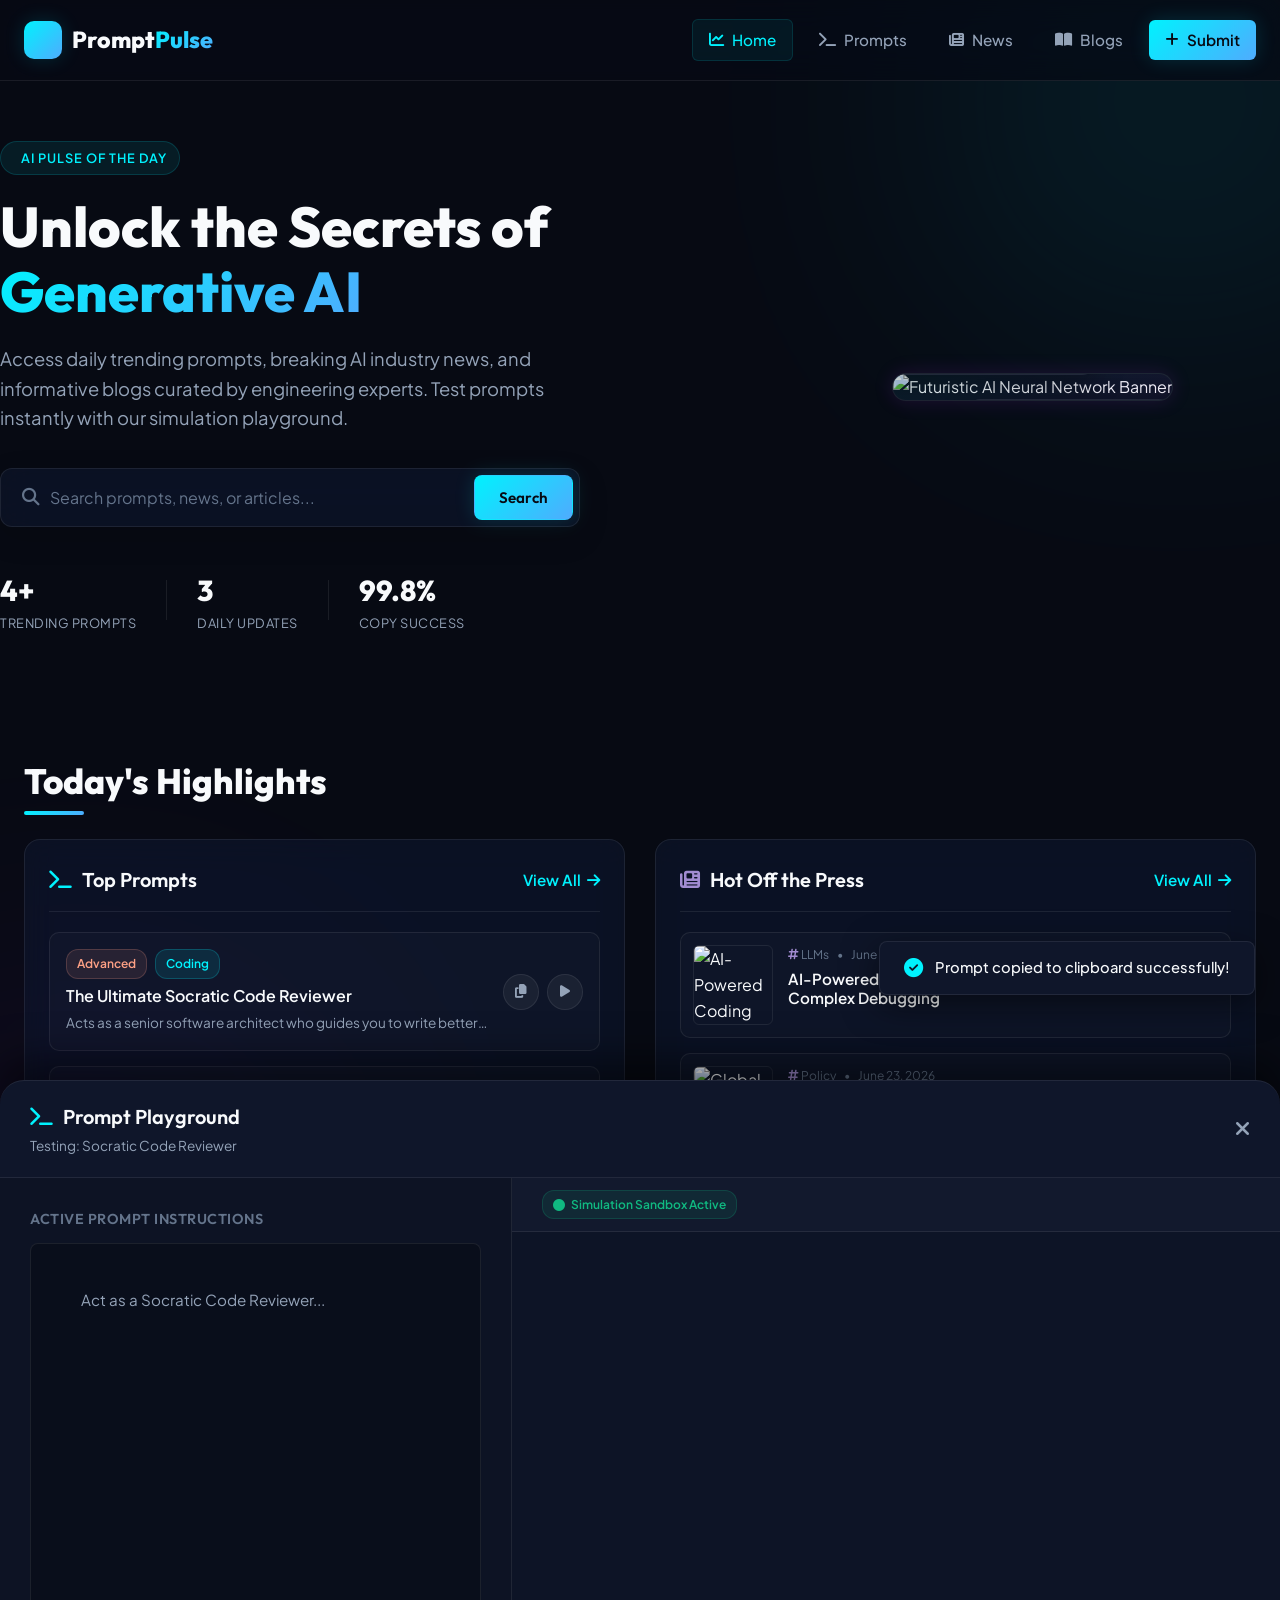
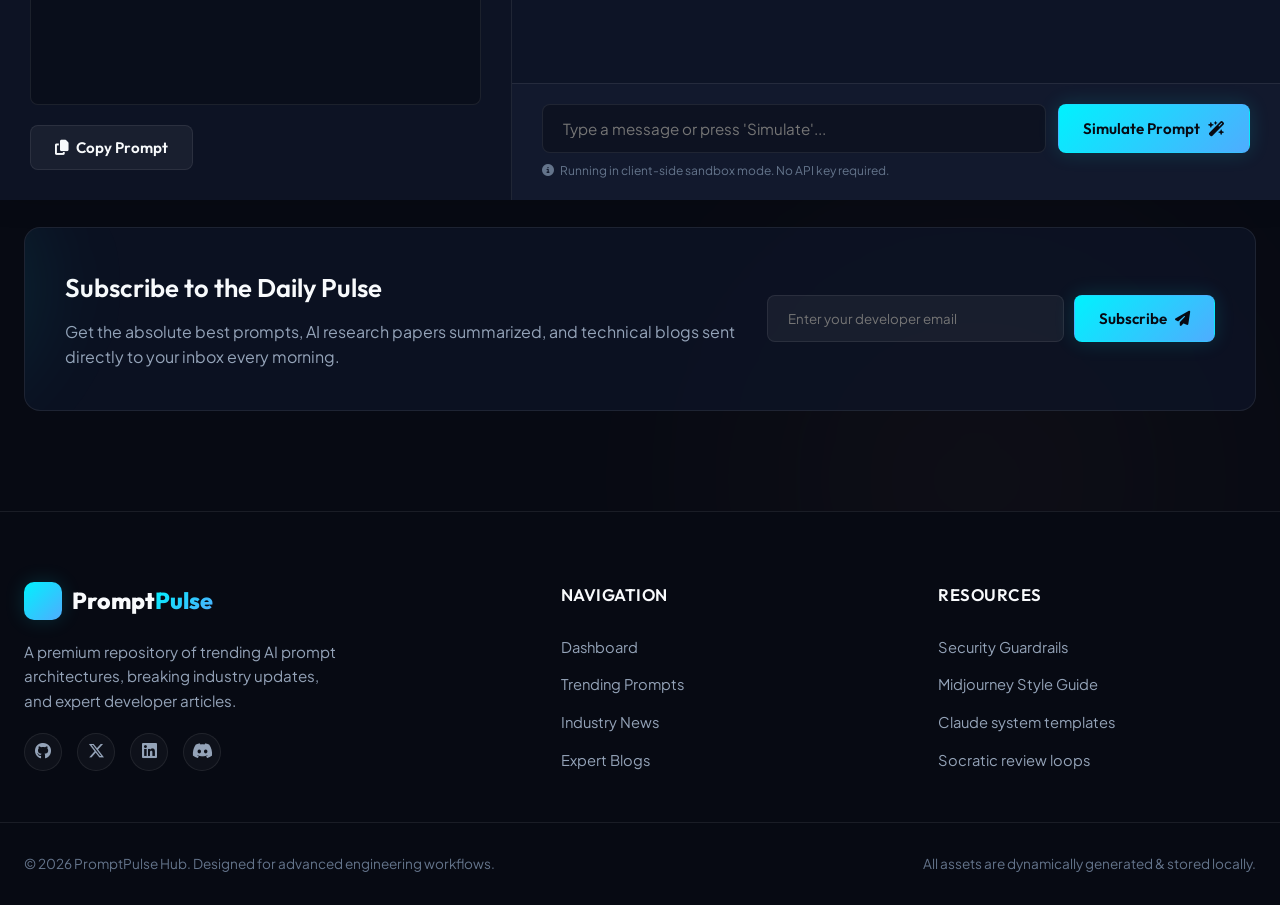
==== index.html @ 2caca7b5 "Add files via upload" ====
<!DOCTYPE html>
<html lang="en">
<head>
  <meta charset="UTF-8">
  <meta name="viewport" content="width=device-width, initial-scale=1.0">
  <title>PromptPulse | AI Trending Prompts, News & Blogs</title>
  <meta name="description" content="Stay ahead of the curve with daily trending AI prompts, tech news, and deep-dive technical blogs. Try prompts instantly in our playground.">
  
  <!-- Google Fonts -->
  <link rel="preconnect" href="https://fonts.googleapis.com">
  <link rel="preconnect" href="https://fonts.gstatic.com" crossorigin>
  <link href="https://fonts.googleapis.com/css2?family=Outfit:wght@300;400;600;800&family=Plus+Jakarta+Sans:wght@300;400;500;700&display=swap" rel="stylesheet">
  
  <!-- FontAwesome for Icons -->
  <link rel="stylesheet" href="https://cdnjs.cloudflare.com/ajax/libs/font-awesome/6.4.0/css/all.min.css">
  
  <!-- Custom CSS -->
  <link rel="stylesheet" href="style.css">
</head>
<body>

  <!-- Background Glow Orbs -->
  <div class="bg-orb orb-1"></div>
  <div class="bg-orb orb-2"></div>
  <div class="bg-orb orb-3"></div>

  <!-- Header Navigation -->
  <header class="app-header">
    <div class="container header-container">
      <a href="#home" class="app-logo" id="nav-logo">
        <div class="logo-icon">
          <i class="fa-solid fa-brain-circuit"></i>
        </div>
        <span>Prompt<span class="logo-highlight">Pulse</span></span>
      </a>
      
      <nav class="app-nav">
        <ul>
          <li><a href="#home" class="nav-link active" data-target="home"><i class="fa-solid fa-chart-line"></i> Home</a></li>
          <li><a href="#prompts" class="nav-link" data-target="prompts"><i class="fa-solid fa-terminal"></i> Prompts</a></li>
          <li><a href="#news" class="nav-link" data-target="news"><i class="fa-solid fa-newspaper"></i> News</a></li>
          <li><a href="#blogs" class="nav-link" data-target="blogs"><i class="fa-solid fa-book-open"></i> Blogs</a></li>
          <li><a href="#submit" class="nav-link nav-btn" data-target="submit"><i class="fa-solid fa-plus"></i> Submit</a></li>
        </ul>
      </nav>
      
      <button class="mobile-menu-toggle" id="menu-toggle">
        <i class="fa-solid fa-bars"></i>
      </button>
    </div>
  </header>

  <!-- Mobile Navigation Drawer -->
  <div class="mobile-nav" id="mobile-nav">
    <div class="mobile-nav-close" id="mobile-nav-close">
      <i class="fa-solid fa-xmark"></i>
    </div>
    <ul>
      <li><a href="#home" class="mobile-link active" data-target="home"><i class="fa-solid fa-chart-line"></i> Home</a></li>
      <li><a href="#prompts" class="mobile-link" data-target="prompts"><i class="fa-solid fa-terminal"></i> Prompts</a></li>
      <li><a href="#news" class="mobile-link" data-target="news"><i class="fa-solid fa-newspaper"></i> News</a></li>
      <li><a href="#blogs" class="mobile-link" data-target="blogs"><i class="fa-solid fa-book-open"></i> Blogs</a></li>
      <li><a href="#submit" class="mobile-link mobile-btn" data-target="submit"><i class="fa-solid fa-plus"></i> Submit Prompt</a></li>
    </ul>
  </div>

  <main class="app-main">
    
    <!-- SECTION: HOME / DASHBOARD -->
    <section id="sec-home" class="app-section active">
      <!-- Hero Banner -->
      <div class="hero-section container">
        <div class="hero-content">
          <span class="hero-badge"><i class="fa-solid fa-sparkles"></i> AI Pulse of the Day</span>
          <h1 class="hero-title">Unlock the Secrets of <span class="gradient-text">Generative AI</span></h1>
          <p class="hero-desc">Access daily trending prompts, breaking AI industry news, and informative blogs curated by engineering experts. Test prompts instantly with our simulation playground.</p>
          
          <div class="hero-search-bar">
            <i class="fa-solid fa-magnifying-glass search-icon"></i>
            <input type="text" id="hero-search-input" placeholder="Search prompts, news, or articles...">
            <button class="btn btn-primary" id="hero-search-btn">Search</button>
          </div>

          <div class="hero-stats">
            <div class="stat-item">
              <span class="stat-value" id="stat-prompts-count">240+</span>
              <span class="stat-label">Trending Prompts</span>
            </div>
            <div class="divider"></div>
            <div class="stat-item">
              <span class="stat-value" id="stat-news-count">18</span>
              <span class="stat-label">Daily Updates</span>
            </div>
            <div class="divider"></div>
            <div class="stat-item">
              <span class="stat-value">99.8%</span>
              <span class="stat-label">Copy Success</span>
            </div>
          </div>
        </div>
        
        <div class="hero-image-container">
          <div class="glass-image-wrapper">
            <img src="assets/hero_ai_network.png" alt="Futuristic AI Neural Network Banner" class="hero-image">
            <div class="glass-overlay"></div>
            <div class="floating-card c-1">
              <i class="fa-solid fa-bolt text-cyan"></i>
              <div>
                <h4>Top Prompt</h4>
                <p>Socratic Code Reviewer</p>
              </div>
            </div>
            <div class="floating-card c-2">
              <i class="fa-solid fa-fire text-amber"></i>
              <div>
                <h4>Trending</h4>
                <p>Midjourney v6 Cinematic</p>
              </div>
            </div>
          </div>
        </div>
      </div>

      <!-- Quick Action Cards Grid -->
      <div class="container section-margin">
        <h2 class="section-title">Today's Highlights</h2>
        <div class="highlights-grid">
          <!-- Prompts Showcase -->
          <div class="highlight-column">
            <div class="column-header">
              <h3><i class="fa-solid fa-terminal text-cyan"></i> Top Prompts</h3>
              <a href="#prompts" class="btn-text view-all-prompts">View All <i class="fa-solid fa-arrow-right"></i></a>
            </div>
            <div class="highlight-list" id="home-prompts-list">
              <!-- Rendered Dynamically -->
            </div>
          </div>

          <!-- News Showcase -->
          <div class="highlight-column">
            <div class="column-header">
              <h3><i class="fa-solid fa-newspaper text-violet"></i> Hot Off the Press</h3>
              <a href="#news" class="btn-text view-all-news">View All <i class="fa-solid fa-arrow-right"></i></a>
            </div>
            <div class="highlight-list" id="home-news-list">
              <!-- Rendered Dynamically -->
            </div>
          </div>
        </div>
      </div>

      <!-- Featured Blog Banner -->
      <div class="container section-margin" id="featured-blog-container">
        <!-- Rendered Dynamically -->
      </div>

      <!-- Newsletter Area -->
      <div class="container section-margin">
        <div class="newsletter-card">
          <div class="newsletter-glow"></div>
          <div class="newsletter-body">
            <div class="newsletter-content">
              <h3>Subscribe to the Daily Pulse</h3>
              <p>Get the absolute best prompts, AI research papers summarized, and technical blogs sent directly to your inbox every morning.</p>
            </div>
            <form class="newsletter-form" id="newsletter-form">
              <input type="email" placeholder="Enter your developer email" required id="newsletter-email">
              <button type="submit" class="btn btn-primary">Subscribe <i class="fa-solid fa-paper-plane"></i></button>
            </form>
          </div>
        </div>
      </div>
    </section>

    <!-- SECTION: PROMPTS -->
    <section id="sec-prompts" class="app-section">
      <div class="container section-padding">
        <div class="section-header-flex">
          <div>
            <h1 class="page-title">AI Prompts Hub</h1>
            <p class="page-subtitle">Hand-crafted prompts designed to maximize the performance of ChatGPT, Claude, and Midjourney.</p>
          </div>
          <div class="search-filters-bar">
            <div class="search-input-wrapper">
              <i class="fa-solid fa-magnifying-glass"></i>
              <input type="text" id="prompts-search" placeholder="Search prompts...">
            </div>
            
            <div class="dropdown-filter">
              <select id="filter-category" class="filter-select">
                <option value="all">All Categories</option>
                <option value="Coding">Coding</option>
                <option value="Image Gen">Image Gen</option>
                <option value="Writing">Writing</option>
                <option value="Productivity">Productivity</option>
              </select>
            </div>

            <div class="dropdown-filter">
              <select id="filter-difficulty" class="filter-select">
                <option value="all">All Difficulties</option>
                <option value="Beginner">Beginner</option>
                <option value="Intermediate">Intermediate</option>
                <option value="Advanced">Advanced</option>
              </select>
            </div>
          </div>
        </div>

        <!-- Prompts Grid -->
        <div class="prompts-grid" id="prompts-grid-container">
          <!-- Rendered Dynamically -->
        </div>
      </div>
    </section>

    <!-- SECTION: DAILY NEWS -->
    <section id="sec-news" class="app-section">
      <div class="container section-padding">
        <div class="section-header-flex">
          <div>
            <h1 class="page-title">Daily AI News</h1>
            <p class="page-subtitle">Stay informed with direct, high-signal breaking news summaries from the forefront of artificial intelligence.</p>
          </div>
          <div class="news-topic-filters" id="news-category-filters">
            <button class="topic-chip active" data-cat="all">All News</button>
            <button class="topic-chip" data-cat="LLMs">LLMs</button>
            <button class="topic-chip" data-cat="Robotics">Robotics</button>
            <button class="topic-chip" data-cat="Policy">Policy</button>
          </div>
        </div>

        <!-- News Grid -->
        <div class="news-grid" id="news-grid-container">
          <!-- Rendered Dynamically -->
        </div>
      </div>
    </section>

    <!-- SECTION: BLOGS -->
    <section id="sec-blogs" class="app-section">
      <div class="container section-padding">
        <div class="section-header-flex">
          <div>
            <h1 class="page-title">Informative Blogs</h1>
            <p class="page-subtitle">Deep dives, tutorials, and guides written by developers for developers about mastering generative AI.</p>
          </div>
        </div>

        <!-- Blogs Grid -->
        <div class="blogs-grid" id="blogs-grid-container">
          <!-- Rendered Dynamically -->
        </div>
      </div>
    </section>

    <!-- SECTION: SUBMIT -->
    <section id="sec-submit" class="app-section">
      <div class="container section-padding">
        <div class="submit-layout">
          <div class="submit-info">
            <h1 class="page-title">Submit Content</h1>
            <p class="page-subtitle">Have a stellar prompt or a breaking AI news article? Share it with the PromptPulse community.</p>
            <div class="submit-benefits">
              <div class="benefit-item">
                <i class="fa-solid fa-award text-cyan"></i>
                <div>
                  <h4>Gain Exposure</h4>
                  <p>Your submissions appear dynamically in the dashboard feed for review.</p>
                </div>
              </div>
              <div class="benefit-item">
                <i class="fa-solid fa-code text-violet"></i>
                <div>
                  <h4>Playground Integration</h4>
                  <p>Submitted prompts immediately generate simulated sandbox conversations.</p>
                </div>
              </div>
              <div class="benefit-item">
                <i class="fa-solid fa-database text-amber"></i>
                <div>
                  <h4>Stored Locally</h4>
                  <p>All items save instantly to your browser storage for editing and testing.</p>
                </div>
              </div>
            </div>
          </div>

          <div class="submit-card">
            <div class="submit-tabs">
              <button class="submit-tab-btn active" id="tab-submit-prompt">Submit Prompt</button>
              <button class="submit-tab-btn" id="tab-submit-news">Submit News</button>
            </div>

            <!-- PROMPT SUBMISSION FORM -->
            <form id="form-submit-prompt" class="submit-form active">
              <div class="form-group">
                <label for="prompt-title">Prompt Title</label>
                <input type="text" id="prompt-title" placeholder="e.g. Socratic Code Reviewer" required>
              </div>

              <div class="form-grid">
                <div class="form-group">
                  <label for="prompt-category">Category</label>
                  <select id="prompt-category" required>
                    <option value="Coding">Coding</option>
                    <option value="Image Gen">Image Gen</option>
                    <option value="Writing">Writing</option>
                    <option value="Productivity">Productivity</option>
                  </select>
                </div>

                <div class="form-group">
                  <label for="prompt-difficulty">Difficulty</label>
                  <select id="prompt-difficulty" required>
                    <option value="Beginner">Beginner</option>
                    <option value="Intermediate">Intermediate</option>
                    <option value="Advanced">Advanced</option>
                  </select>
                </div>
              </div>

              <div class="form-group">
                <label for="prompt-desc">Short Description</label>
                <input type="text" id="prompt-desc" placeholder="Briefly describe what this prompt accomplishes..." required>
              </div>

              <div class="form-group">
                <label for="prompt-content">Prompt Instructions</label>
                <textarea id="prompt-content" rows="6" placeholder="Act as a... [Write instructions here]" required></textarea>
              </div>

              <div class="form-group">
                <label for="prompt-resp-user">Sample User Input (for Playground)</label>
                <input type="text" id="prompt-resp-user" placeholder="e.g., Run review on fetchUserData()..." required>
              </div>

              <div class="form-group">
                <label for="prompt-resp-ai">Expected AI Response (for Playground Simulation)</label>
                <textarea id="prompt-resp-ai" rows="4" placeholder="How should the AI respond to this sample input?" required></textarea>
              </div>

              <button type="submit" class="btn btn-primary btn-block">Add Prompt <i class="fa-solid fa-plus"></i></button>
            </form>

            <!-- NEWS SUBMISSION FORM -->
            <form id="form-submit-news" class="submit-form">
              <div class="form-group">
                <label for="news-title">News Title</label>
                <input type="text" id="news-title" placeholder="e.g. AI-Powered Debugging reaches new limits" required>
              </div>

              <div class="form-grid">
                <div class="form-group">
                  <label for="news-source">Source Name</label>
                  <input type="text" id="news-source" placeholder="e.g. AI News Daily" required>
                </div>

                <div class="form-group">
                  <label for="news-category">Category Tag</label>
                  <select id="news-category" required>
                    <option value="LLMs">LLMs</option>
                    <option value="Robotics">Robotics</option>
                    <option value="Policy">Policy</option>
                  </select>
                </div>
              </div>

              <div class="form-group">
                <label for="news-summary">Summary</label>
                <textarea id="news-summary" rows="5" placeholder="Provide a summary of the news story..." required></textarea>
              </div>

              <button type="submit" class="btn btn-primary btn-block">Publish News <i class="fa-solid fa-plus"></i></button>
            </form>
          </div>
        </div>
      </div>
    </section>

  </main>

  <!-- MODAL: DETAILED BLOG READER -->
  <div class="blog-reader-modal" id="blog-reader-modal">
    <div class="blog-reader-content">
      <div class="blog-reader-header-bg" id="blog-header-img" style="background-image: url('assets/blog_prompt_engineering.png')">
        <div class="blog-reader-header-overlay"></div>
        <button class="blog-reader-close" id="blog-reader-close-btn">
          <i class="fa-solid fa-xmark"></i> Close Reader
        </button>
      </div>

      <div class="blog-reader-body container">
        <div class="blog-reader-meta">
          <span class="blog-reader-author" id="blog-author-display"><i class="fa-solid fa-user-pen"></i> By Author</span>
          <span class="blog-reader-date" id="blog-date-display"><i class="fa-solid fa-calendar-days"></i> June 25, 2026</span>
          <span class="blog-reader-time" id="blog-time-display"><i class="fa-solid fa-clock"></i> 8 min read</span>
        </div>
        
        <h1 class="blog-reader-title" id="blog-title-display">Blog Title Here</h1>
        
        <div class="blog-reader-html" id="blog-content-display">
          <!-- Rendered Dynamically -->
        </div>
      </div>
    </div>
  </div>

  <!-- DRAWER: PROMPT PLAYGROUND SIMULATOR -->
  <div class="playground-drawer" id="playground-drawer">
    <div class="playground-header">
      <div class="playground-title-group">
        <h3><i class="fa-solid fa-terminal text-cyan"></i> Prompt Playground</h3>
        <p id="playground-subtitle">Testing: Socratic Code Reviewer</p>
      </div>
      <button class="playground-close" id="playground-close-btn"><i class="fa-solid fa-xmark"></i></button>
    </div>

    <div class="playground-layout">
      <!-- Left Panel: Prompt Details -->
      <div class="playground-editor">
        <h4>Active Prompt Instructions</h4>
        <div class="prompt-text-display" id="playground-prompt-body">
          Act as a Socratic Code Reviewer...
        </div>
        <div class="editor-actions">
          <button class="btn btn-secondary" id="playground-copy-btn"><i class="fa-solid fa-copy"></i> Copy Prompt</button>
          <div class="copied-toast" id="playground-copied-toast"><i class="fa-solid fa-circle-check"></i> Copied!</div>
        </div>
      </div>

      <!-- Right Panel: Conversation Stream -->
      <div class="playground-chat">
        <div class="chat-header">
          <span class="badge badge-success"><i class="fa-solid fa-circle"></i> Simulation Sandbox Active</span>
        </div>
        
        <div class="chat-messages" id="playground-chat-messages">
          <!-- Simulated conversation turns -->
        </div>

        <div class="chat-input-area">
          <div class="chat-input-wrapper">
            <input type="text" id="playground-chat-input" placeholder="Type a message or press 'Simulate'..." readonly>
            <button class="btn btn-primary" id="playground-simulate-btn">Simulate Prompt <i class="fa-solid fa-wand-magic-sparkles"></i></button>
          </div>
          <p class="chat-tip"><i class="fa-solid fa-circle-info"></i> Running in client-side sandbox mode. No API key required.</p>
        </div>
      </div>
    </div>
  </div>

  <!-- Notification Toast -->
  <div class="toast-notification" id="toast-notif">
    <i class="fa-solid fa-circle-check toast-icon"></i>
    <span class="toast-message" id="toast-notif-message">Prompt copied to clipboard successfully!</span>
  </div>

  <!-- Footer -->
  <footer class="app-footer">
    <div class="container footer-grid">
      <div class="footer-brand">
        <div class="app-logo">
          <div class="logo-icon">
            <i class="fa-solid fa-brain-circuit"></i>
          </div>
          <span>Prompt<span class="logo-highlight">Pulse</span></span>
        </div>
        <p>A premium repository of trending AI prompt architectures, breaking industry updates, and expert developer articles.</p>
        <div class="footer-socials">
          <a href="#"><i class="fa-brands fa-github"></i></a>
          <a href="#"><i class="fa-brands fa-x-twitter"></i></a>
          <a href="#"><i class="fa-brands fa-linkedin"></i></a>
          <a href="#"><i class="fa-brands fa-discord"></i></a>
        </div>
      </div>
      <div class="footer-links">
        <h4>Navigation</h4>
        <ul>
          <li><a href="#home" class="footer-nav-link" data-target="home">Dashboard</a></li>
          <li><a href="#prompts" class="footer-nav-link" data-target="prompts">Trending Prompts</a></li>
          <li><a href="#news" class="footer-nav-link" data-target="news">Industry News</a></li>
          <li><a href="#blogs" class="footer-nav-link" data-target="blogs">Expert Blogs</a></li>
        </ul>
      </div>
      <div class="footer-links">
        <h4>Resources</h4>
        <ul>
          <li><a href="#">Security Guardrails</a></li>
          <li><a href="#">Midjourney Style Guide</a></li>
          <li><a href="#">Claude system templates</a></li>
          <li><a href="#">Socratic review loops</a></li>
        </ul>
      </div>
    </div>
    <div class="footer-bottom container">
      <p>&copy; 2026 PromptPulse Hub. Designed for advanced engineering workflows.</p>
      <p>All assets are dynamically generated & stored locally.</p>
    </div>
  </footer>

  <!-- Scripts -->
  <script src="data.js"></script>
  <script src="app.js"></script>
</body>
</html>
---- style.css ----
/* ==========================================================================
   PromptPulse Design System & CSS
   Theme: Midnight Glassmorphism & Cyber Neon Accents
   ========================================================================== */

:root {
  /* Color Palette */
  --bg-main: #070a13;
  --bg-surface: rgba(15, 22, 42, 0.65);
  --bg-surface-opaque: #0f162a;
  --bg-card: rgba(22, 30, 57, 0.55);
  --bg-card-hover: rgba(28, 38, 72, 0.75);
  
  --border-color: rgba(255, 255, 255, 0.08);
  --border-color-glow: rgba(0, 242, 254, 0.3);
  
  --text-primary: #f8fafc;
  --text-secondary: #94a3b8;
  --text-muted: #64748b;
  
  /* Cyber Gradients */
  --grad-cyan: linear-gradient(135deg, #00f2fe 0%, #4facfe 100%);
  --grad-violet: linear-gradient(135deg, #b224ef 0%, #7579ff 100%);
  --grad-amber: linear-gradient(135deg, #f6d365 0%, #fda085 100%);
  --grad-dark: linear-gradient(180deg, rgba(11, 15, 25, 0.9) 0%, rgba(7, 10, 19, 0.98) 100%);
  
  /* Static Glow Accents */
  --color-cyan: #00f2fe;
  --color-violet: #a18cd1;
  --color-amber: #fda085;
  --color-success: #10b981;
  --color-danger: #ef4444;
  
  /* Shadows & Blur */
  --glow-shadow: 0 0 20px rgba(0, 242, 254, 0.15);
  --glow-shadow-violet: 0 0 20px rgba(178, 36, 239, 0.15);
  --glass-blur: blur(16px) saturate(180%);
  
  /* Fonts */
  --font-headings: 'Outfit', sans-serif;
  --font-body: 'Plus Jakarta Sans', sans-serif;
  
  /* Layout Transitions */
  --transition-speed: 0.3s;
  --transition-bounce: cubic-bezier(0.175, 0.885, 0.32, 1.275);
}

/* ==========================================================================
   Base Styles
   ========================================================================== */

* {
  box-sizing: border-box;
  margin: 0;
  padding: 0;
}

html {
  scroll-behavior: smooth;
}

body {
  background-color: var(--bg-main);
  color: var(--text-primary);
  font-family: var(--font-body);
  line-height: 1.6;
  overflow-x: hidden;
  position: relative;
  min-height: 100vh;
}

/* Custom Scrollbar */
::-webkit-scrollbar {
  width: 8px;
  height: 8px;
}
::-webkit-scrollbar-track {
  background: var(--bg-main);
}
::-webkit-scrollbar-thumb {
  background: rgba(255, 255, 255, 0.15);
  border-radius: 4px;
}
::-webkit-scrollbar-thumb:hover {
  background: var(--color-cyan);
}

/* Ambient Background Orbs */
.bg-orb {
  position: absolute;
  border-radius: 50%;
  filter: blur(140px);
  z-index: -1;
  opacity: 0.45;
  pointer-events: none;
}

.orb-1 {
  width: 400px;
  height: 400px;
  background: rgba(0, 242, 254, 0.3);
  top: -100px;
  right: -100px;
  animation: orbFloat 25s infinite ease-in-out;
}

.orb-2 {
  width: 450px;
  height: 450px;
  background: rgba(178, 36, 239, 0.2);
  top: 40%;
  left: -150px;
  animation: orbFloat 30s infinite ease-in-out alternate;
}

.orb-3 {
  width: 350px;
  height: 350px;
  background: rgba(253, 160, 133, 0.15);
  bottom: 10%;
  right: 10%;
  animation: orbFloat 20s infinite ease-in-out 5s;
}

@keyframes orbFloat {
  0% { transform: translate(0, 0) scale(1); }
  50% { transform: translate(50px, 30px) scale(1.1); }
  100% { transform: translate(0, 0) scale(1); }
}

/* ==========================================================================
   Layout & Container
   ========================================================================== */

.container {
  width: 100%;
  max-width: 1280px;
  margin: 0 auto;
  padding: 0 24px;
}

.section-padding {
  padding: 60px 0;
}

.section-margin {
  margin: 80px auto;
}

.section-title {
  font-family: var(--font-headings);
  font-size: 2.2rem;
  font-weight: 800;
  margin-bottom: 30px;
  position: relative;
  display: inline-block;
}

.section-title::after {
  content: '';
  position: absolute;
  bottom: -6px;
  left: 0;
  width: 60px;
  height: 4px;
  background: var(--grad-cyan);
  border-radius: 2px;
}

/* ==========================================================================
   Typography Utilities
   ========================================================================== */

.gradient-text {
  background: var(--grad-cyan);
  -webkit-background-clip: text;
  -webkit-text-fill-color: transparent;
}

.text-cyan { color: var(--color-cyan); }
.text-violet { color: var(--color-violet); }
.text-amber { color: var(--color-amber); }

h1, h2, h3, h4, h5, h6 {
  font-family: var(--font-headings);
  color: var(--text-primary);
  font-weight: 600;
}

a {
  color: inherit;
  text-decoration: none;
  transition: all var(--transition-speed);
}

/* ==========================================================================
   Buttons
   ========================================================================== */

.btn {
  display: inline-flex;
  align-items: center;
  justify-content: center;
  gap: 8px;
  font-family: var(--font-headings);
  font-weight: 600;
  padding: 12px 24px;
  border-radius: 8px;
  cursor: pointer;
  transition: all var(--transition-speed) var(--transition-bounce);
  border: 1px solid transparent;
  font-size: 0.95rem;
}

.btn-primary {
  background: var(--grad-cyan);
  color: #070a13;
  box-shadow: var(--glow-shadow);
}

.btn-primary:hover {
  transform: translateY(-2px);
  box-shadow: 0 0 30px rgba(0, 242, 254, 0.45);
}

.btn-secondary {
  background: rgba(255, 255, 255, 0.05);
  color: var(--text-primary);
  border-color: var(--border-color);
}

.btn-secondary:hover {
  background: rgba(255, 255, 255, 0.1);
  transform: translateY(-2px);
}

.btn-text {
  display: inline-flex;
  align-items: center;
  gap: 6px;
  color: var(--color-cyan);
  font-weight: 600;
  font-size: 0.95rem;
}

.btn-text:hover {
  color: var(--text-primary);
}

.btn-text i {
  transition: transform var(--transition-speed);
}

.btn-text:hover i {
  transform: translateX(4px);
}

.btn-block {
  display: flex;
  width: 100%;
}

/* Badges */
.badge {
  display: inline-flex;
  align-items: center;
  gap: 6px;
  padding: 4px 10px;
  border-radius: 12px;
  font-size: 0.75rem;
  font-weight: 600;
  border: 1px solid rgba(255, 255, 255, 0.08);
}

.badge-cyan {
  background: rgba(0, 242, 254, 0.1);
  color: var(--color-cyan);
  border-color: rgba(0, 242, 254, 0.2);
}

.badge-violet {
  background: rgba(178, 36, 239, 0.1);
  color: var(--color-violet);
  border-color: rgba(178, 36, 239, 0.2);
}

.badge-amber {
  background: rgba(253, 160, 133, 0.1);
  color: var(--color-amber);
  border-color: rgba(253, 160, 133, 0.2);
}

.badge-success {
  background: rgba(16, 185, 129, 0.1);
  color: var(--color-success);
  border-color: rgba(16, 185, 129, 0.2);
}

/* ==========================================================================
   Header & Navigation
   ========================================================================== */

.app-header {
  position: sticky;
  top: 0;
  left: 0;
  width: 100%;
  background: rgba(7, 10, 19, 0.75);
  backdrop-filter: var(--glass-blur);
  -webkit-backdrop-filter: var(--glass-blur);
  border-bottom: 1px solid var(--border-color);
  z-index: 100;
  transition: all var(--transition-speed);
}

.header-container {
  height: 80px;
  display: flex;
  align-items: center;
  justify-content: space-between;
}

.app-logo {
  display: flex;
  align-items: center;
  gap: 10px;
  font-family: var(--font-headings);
  font-size: 1.45rem;
  font-weight: 800;
  color: var(--text-primary);
}

.logo-icon {
  width: 38px;
  height: 38px;
  background: var(--grad-cyan);
  border-radius: 10px;
  display: flex;
  align-items: center;
  justify-content: center;
  color: #070a13;
  font-size: 1.15rem;
  box-shadow: var(--glow-shadow);
}

.logo-highlight {
  background: var(--grad-cyan);
  -webkit-background-clip: text;
  -webkit-text-fill-color: transparent;
}

.app-nav ul {
  display: flex;
  align-items: center;
  gap: 10px;
  list-style: none;
}

.nav-link {
  display: flex;
  align-items: center;
  gap: 8px;
  padding: 8px 16px;
  font-size: 0.95rem;
  color: var(--text-secondary);
  font-weight: 500;
  border-radius: 6px;
}

.nav-link:hover {
  color: var(--text-primary);
  background: rgba(255, 255, 255, 0.03);
}

.nav-link.active {
  color: var(--color-cyan);
  background: rgba(0, 242, 254, 0.06);
  border: 1px solid rgba(0, 242, 254, 0.12);
}

.nav-btn {
  background: var(--grad-cyan);
  color: #070a13 !important;
  font-weight: 600;
  box-shadow: var(--glow-shadow);
}

.nav-btn:hover {
  transform: translateY(-1px);
  box-shadow: 0 0 25px rgba(0, 242, 254, 0.4);
}

.mobile-menu-toggle {
  display: none;
  background: none;
  border: none;
  color: var(--text-primary);
  font-size: 1.4rem;
  cursor: pointer;
}

/* Mobile Nav Drawer */
.mobile-nav {
  position: fixed;
  top: 0;
  right: -100%;
  width: 280px;
  height: 100vh;
  background: var(--bg-surface-opaque);
  z-index: 101;
  padding: 40px 24px;
  box-shadow: -10px 0 30px rgba(0, 0, 0, 0.5);
  border-left: 1px solid var(--border-color);
  transition: right 0.4s cubic-bezier(0.16, 1, 0.3, 1);
}

.mobile-nav.open {
  right: 0;
}

.mobile-nav-close {
  position: absolute;
  top: 20px;
  right: 20px;
  font-size: 1.5rem;
  cursor: pointer;
  color: var(--text-secondary);
}

.mobile-nav ul {
  display: flex;
  flex-direction: column;
  gap: 15px;
  margin-top: 40px;
  list-style: none;
}

.mobile-link {
  display: flex;
  align-items: center;
  gap: 12px;
  padding: 12px 16px;
  font-size: 1.1rem;
  color: var(--text-secondary);
  border-radius: 8px;
}

.mobile-link.active {
  color: var(--color-cyan);
  background: rgba(0, 242, 254, 0.08);
}

.mobile-btn {
  background: var(--grad-cyan);
  color: #070a13;
  font-weight: 600;
  justify-content: center;
  margin-top: 20px;
}

/* ==========================================================================
   Hero Section
   ========================================================================== */

.hero-section {
  display: grid;
  grid-template-columns: 1.2fr 0.8fr;
  gap: 40px;
  align-items: center;
  padding: 60px 0 40px 0;
}

.hero-content {
  display: flex;
  flex-direction: column;
  align-items: flex-start;
}

.hero-badge {
  display: inline-flex;
  align-items: center;
  gap: 8px;
  padding: 6px 12px;
  background: rgba(0, 242, 254, 0.08);
  border: 1px solid rgba(0, 242, 254, 0.15);
  border-radius: 20px;
  font-size: 0.8rem;
  font-weight: 600;
  color: var(--color-cyan);
  margin-bottom: 20px;
  text-transform: uppercase;
  letter-spacing: 1px;
}

.hero-title {
  font-family: var(--font-headings);
  font-size: 3.5rem;
  font-weight: 800;
  line-height: 1.15;
  margin-bottom: 20px;
}

.hero-desc {
  font-size: 1.15rem;
  color: var(--text-secondary);
  margin-bottom: 35px;
  max-width: 600px;
}

.hero-search-bar {
  display: flex;
  width: 100%;
  max-width: 580px;
  background: var(--bg-surface);
  backdrop-filter: var(--glass-blur);
  -webkit-backdrop-filter: var(--glass-blur);
  border: 1px solid var(--border-color);
  border-radius: 12px;
  padding: 6px;
  align-items: center;
  gap: 10px;
  box-shadow: 0 10px 30px rgba(0, 0, 0, 0.15);
  transition: all var(--transition-speed);
  margin-bottom: 40px;
}

.hero-search-bar:focus-within {
  border-color: var(--color-cyan);
  box-shadow: 0 0 20px rgba(0, 242, 254, 0.15);
}

.search-icon {
  color: var(--text-muted);
  font-size: 1.1rem;
  margin-left: 15px;
}

.hero-search-bar input {
  flex: 1;
  background: none;
  border: none;
  color: var(--text-primary);
  font-size: 1rem;
  font-family: var(--font-body);
  outline: none;
}

.hero-search-bar input::placeholder {
  color: var(--text-muted);
}

.hero-stats {
  display: flex;
  align-items: center;
  gap: 30px;
}

.stat-item {
  display: flex;
  flex-direction: column;
}

.stat-value {
  font-family: var(--font-headings);
  font-size: 1.8rem;
  font-weight: 800;
  color: var(--text-primary);
}

.stat-label {
  font-size: 0.8rem;
  color: var(--text-secondary);
  text-transform: uppercase;
  letter-spacing: 0.5px;
}

.hero-stats .divider {
  width: 1px;
  height: 40px;
  background: var(--border-color);
}

/* Hero Image Section */
.hero-image-container {
  position: relative;
  display: flex;
  justify-content: center;
}

.glass-image-wrapper {
  position: relative;
  border-radius: 20px;
  overflow: hidden;
  border: 1px solid var(--border-color);
  box-shadow: var(--glow-shadow-violet);
  background: rgba(22, 30, 57, 0.3);
}

.hero-image {
  width: 100%;
  height: auto;
  max-height: 400px;
  object-fit: cover;
  display: block;
}

.glass-overlay {
  position: absolute;
  top: 0;
  left: 0;
  width: 100%;
  height: 100%;
  background: linear-gradient(135deg, rgba(0, 242, 254, 0.05) 0%, rgba(178, 36, 239, 0.05) 100%);
  pointer-events: none;
}

.floating-card {
  position: absolute;
  background: rgba(15, 22, 42, 0.8);
  backdrop-filter: var(--glass-blur);
  -webkit-backdrop-filter: var(--glass-blur);
  border: 1px solid var(--border-color);
  border-radius: 12px;
  padding: 12px 18px;
  display: flex;
  align-items: center;
  gap: 12px;
  box-shadow: 0 10px 30px rgba(0,0,0,0.3);
}

.floating-card h4 {
  font-size: 0.75rem;
  color: var(--text-muted);
  text-transform: uppercase;
}

.floating-card p {
  font-size: 0.85rem;
  font-weight: 600;
  color: var(--text-primary);
}

.floating-card.c-1 {
  bottom: 25px;
  left: -20px;
  animation: floatingBounce 6s infinite ease-in-out;
}

.floating-card.c-2 {
  top: 25px;
  right: -20px;
  animation: floatingBounce 6s infinite ease-in-out 3s;
}

@keyframes floatingBounce {
  0% { transform: translateY(0); }
  50% { transform: translateY(-10px); }
  100% { transform: translateY(0); }
}

/* ==========================================================================
   Home Section Components
   ========================================================================== */

.highlights-grid {
  display: grid;
  grid-template-columns: 1fr 1fr;
  gap: 30px;
}

.highlight-column {
  background: var(--bg-surface);
  backdrop-filter: var(--glass-blur);
  -webkit-backdrop-filter: var(--glass-blur);
  border: 1px solid var(--border-color);
  border-radius: 16px;
  padding: 24px;
}

.column-header {
  display: flex;
  justify-content: space-between;
  align-items: center;
  margin-bottom: 20px;
  border-bottom: 1px solid var(--border-color);
  padding-bottom: 15px;
}

.column-header h3 {
  font-size: 1.25rem;
  display: flex;
  align-items: center;
  gap: 10px;
}

.highlight-list {
  display: flex;
  flex-direction: column;
  gap: 15px;
}

/* List Item Styles */
.list-item-prompt {
  background: rgba(255, 255, 255, 0.02);
  border: 1px solid var(--border-color);
  border-radius: 10px;
  padding: 16px;
  display: flex;
  justify-content: space-between;
  align-items: center;
  transition: all var(--transition-speed);
}

.list-item-prompt:hover {
  background: var(--bg-card-hover);
  border-color: var(--color-cyan);
  transform: scale(1.01);
}

.list-item-details {
  flex: 1;
  margin-right: 15px;
}

.list-item-meta {
  display: flex;
  align-items: center;
  gap: 8px;
  margin-bottom: 4px;
}

.list-item-title {
  font-size: 1rem;
  font-weight: 600;
  margin-bottom: 4px;
}

.list-item-desc {
  font-size: 0.85rem;
  color: var(--text-secondary);
  display: -webkit-box;
  -webkit-line-clamp: 1;
  -webkit-box-orient: vertical;
  overflow: hidden;
}

.list-item-actions {
  display: flex;
  gap: 8px;
}

.circle-btn {
  width: 36px;
  height: 36px;
  border-radius: 50%;
  background: rgba(255, 255, 255, 0.05);
  border: 1px solid var(--border-color);
  display: flex;
  align-items: center;
  justify-content: center;
  cursor: pointer;
  color: var(--text-secondary);
  transition: all var(--transition-speed);
}

.circle-btn:hover {
  background: var(--grad-cyan);
  color: #070a13;
  border-color: transparent;
}

/* News List Item */
.list-item-news {
  display: flex;
  gap: 15px;
  padding: 12px;
  background: rgba(255, 255, 255, 0.02);
  border: 1px solid var(--border-color);
  border-radius: 10px;
  transition: all var(--transition-speed);
  cursor: pointer;
}

.list-item-news:hover {
  background: var(--bg-card-hover);
  border-color: var(--color-violet);
}

.news-thumb {
  width: 80px;
  height: 80px;
  border-radius: 6px;
  object-fit: cover;
  border: 1px solid var(--border-color);
}

.news-text {
  flex: 1;
}

.news-meta {
  display: flex;
  align-items: center;
  gap: 8px;
  font-size: 0.75rem;
  color: var(--text-muted);
  margin-bottom: 4px;
}

.news-title-short {
  font-size: 0.95rem;
  font-weight: 600;
  line-height: 1.3;
  display: -webkit-box;
  -webkit-line-clamp: 2;
  -webkit-box-orient: vertical;
  overflow: hidden;
}

/* ==========================================================================
   Featured Blog Banner Component
   ========================================================================== */

.featured-blog-card {
  position: relative;
  border-radius: 16px;
  overflow: hidden;
  border: 1px solid var(--border-color);
  background: rgba(15, 22, 42, 0.4);
  backdrop-filter: var(--glass-blur);
  -webkit-backdrop-filter: var(--glass-blur);
  box-shadow: var(--glow-shadow-violet);
}

.featured-blog-grid {
  display: grid;
  grid-template-columns: 1.1fr 0.9fr;
  min-height: 350px;
}

.featured-blog-content {
  padding: 40px;
  display: flex;
  flex-direction: column;
  justify-content: center;
  align-items: flex-start;
}

.featured-label {
  font-size: 0.75rem;
  text-transform: uppercase;
  color: var(--color-violet);
  font-weight: 800;
  letter-spacing: 1.5px;
  margin-bottom: 12px;
}

.featured-title {
  font-size: 1.85rem;
  margin-bottom: 15px;
  line-height: 1.35;
}

.featured-excerpt {
  color: var(--text-secondary);
  font-size: 1rem;
  margin-bottom: 25px;
}

.featured-meta {
  display: flex;
  gap: 15px;
  color: var(--text-muted);
  font-size: 0.85rem;
  margin-bottom: 20px;
}

.featured-img-container {
  position: relative;
  overflow: hidden;
}

.featured-img {
  width: 100%;
  height: 100%;
  object-fit: cover;
  transition: transform var(--transition-speed) ease-in-out;
}

.featured-blog-card:hover .featured-img {
  transform: scale(1.03);
}

/* ==========================================================================
   Newsletter Section
   ========================================================================== */

.newsletter-card {
  position: relative;
  border-radius: 16px;
  border: 1px solid var(--border-color);
  background: var(--bg-surface);
  overflow: hidden;
}

.newsletter-glow {
  position: absolute;
  top: -50%;
  left: -20%;
  width: 300px;
  height: 300px;
  background: radial-gradient(circle, rgba(0, 242, 254, 0.15) 0%, transparent 70%);
  filter: blur(40px);
  pointer-events: none;
}

.newsletter-body {
  padding: 40px;
  display: grid;
  grid-template-columns: 1.2fr 0.8fr;
  align-items: center;
  gap: 30px;
}

.newsletter-content h3 {
  font-size: 1.6rem;
  margin-bottom: 10px;
}

.newsletter-content p {
  color: var(--text-secondary);
}

.newsletter-form {
  display: flex;
  gap: 10px;
}

.newsletter-form input {
  flex: 1;
  background: rgba(255, 255, 255, 0.05);
  border: 1px solid var(--border-color);
  padding: 14px 20px;
  border-radius: 8px;
  color: var(--text-primary);
  outline: none;
  font-family: var(--font-body);
}

.newsletter-form input:focus {
  border-color: var(--color-cyan);
}

/* ==========================================================================
   Common Section Pages (Header Flex, Select Filters)
   ========================================================================== */

.app-section {
  display: none;
}

.app-section.active {
  display: block;
  animation: sectionFadeIn 0.5s ease;
}

@keyframes sectionFadeIn {
  from { opacity: 0; transform: translateY(10px); }
  to { opacity: 1; transform: translateY(0); }
}

.page-title {
  font-size: 2.5rem;
  font-weight: 800;
  margin-bottom: 10px;
}

.page-subtitle {
  color: var(--text-secondary);
  font-size: 1.1rem;
}

.section-header-flex {
  display: flex;
  justify-content: space-between;
  align-items: flex-end;
  border-bottom: 1px solid var(--border-color);
  padding-bottom: 30px;
  margin-bottom: 40px;
  gap: 20px;
  flex-wrap: wrap;
}

.search-filters-bar {
  display: flex;
  gap: 15px;
  flex-wrap: wrap;
}

.search-input-wrapper {
  position: relative;
  display: flex;
  align-items: center;
}

.search-input-wrapper i {
  position: absolute;
  left: 15px;
  color: var(--text-muted);
}

.search-input-wrapper input {
  background: var(--bg-surface);
  border: 1px solid var(--border-color);
  border-radius: 8px;
  padding: 10px 15px 10px 42px;
  color: var(--text-primary);
  font-family: var(--font-body);
  outline: none;
  width: 240px;
  transition: all var(--transition-speed);
}

.search-input-wrapper input:focus {
  border-color: var(--color-cyan);
  box-shadow: 0 0 15px rgba(0, 242, 254, 0.1);
}

.filter-select {
  background: var(--bg-surface);
  border: 1px solid var(--border-color);
  border-radius: 8px;
  padding: 10px 15px;
  color: var(--text-primary);
  font-family: var(--font-body);
  outline: none;
  cursor: pointer;
}

.filter-select:focus {
  border-color: var(--color-cyan);
}

/* ==========================================================================
   Prompts Tab Grid & Cards
   ========================================================================== */

.prompts-grid {
  display: grid;
  grid-template-columns: repeat(auto-fill, minmax(360px, 1fr));
  gap: 25px;
}

.prompt-card {
  background: var(--bg-surface);
  backdrop-filter: var(--glass-blur);
  -webkit-backdrop-filter: var(--glass-blur);
  border: 1px solid var(--border-color);
  border-radius: 14px;
  padding: 24px;
  display: flex;
  flex-direction: column;
  transition: all var(--transition-speed);
  position: relative;
  overflow: hidden;
}

.prompt-card::before {
  content: '';
  position: absolute;
  top: 0;
  left: 0;
  width: 100%;
  height: 3px;
  background: var(--grad-cyan);
  opacity: 0;
  transition: opacity var(--transition-speed);
}

.prompt-card:hover {
  transform: translateY(-5px);
  border-color: var(--color-cyan);
  box-shadow: var(--glow-shadow);
}

.prompt-card:hover::before {
  opacity: 1;
}

.prompt-card-header {
  display: flex;
  justify-content: space-between;
  align-items: center;
  margin-bottom: 15px;
}

.prompt-card-title {
  font-size: 1.25rem;
  font-weight: 600;
  margin-bottom: 10px;
}

.prompt-card-desc {
  color: var(--text-secondary);
  font-size: 0.9rem;
  margin-bottom: 20px;
  flex: 1;
}

.prompt-card-actions {
  display: flex;
  justify-content: space-between;
  align-items: center;
  border-top: 1px solid var(--border-color);
  padding-top: 15px;
}

.upvote-btn {
  display: inline-flex;
  align-items: center;
  gap: 8px;
  background: rgba(255, 255, 255, 0.03);
  border: 1px solid var(--border-color);
  padding: 6px 12px;
  border-radius: 6px;
  font-size: 0.85rem;
  cursor: pointer;
  color: var(--text-secondary);
  transition: all var(--transition-speed);
}

.upvote-btn:hover {
  background: rgba(0, 242, 254, 0.1);
  color: var(--color-cyan);
  border-color: var(--color-cyan);
}

.upvote-btn.voted {
  background: var(--grad-cyan);
  color: #070a13;
  border-color: transparent;
}

.prompt-card-buttons {
  display: flex;
  gap: 10px;
}

/* ==========================================================================
   News Tab Grid & Cards
   ========================================================================== */

.news-topic-filters {
  display: flex;
  gap: 8px;
}

.topic-chip {
  background: rgba(255, 255, 255, 0.05);
  border: 1px solid var(--border-color);
  padding: 8px 16px;
  border-radius: 20px;
  color: var(--text-secondary);
  font-family: var(--font-body);
  font-size: 0.85rem;
  font-weight: 500;
  cursor: pointer;
  transition: all var(--transition-speed);
}

.topic-chip:hover {
  background: rgba(255, 255, 255, 0.1);
  color: var(--text-primary);
}

.topic-chip.active {
  background: var(--grad-violet);
  color: var(--text-primary);
  border-color: transparent;
  box-shadow: var(--glow-shadow-violet);
}

.news-grid {
  display: grid;
  grid-template-columns: repeat(auto-fill, minmax(360px, 1fr));
  gap: 25px;
}

.news-card {
  background: var(--bg-surface);
  backdrop-filter: var(--glass-blur);
  -webkit-backdrop-filter: var(--glass-blur);
  border: 1px solid var(--border-color);
  border-radius: 14px;
  overflow: hidden;
  display: flex;
  flex-direction: column;
  transition: all var(--transition-speed);
}

.news-card:hover {
  transform: translateY(-5px);
  border-color: var(--color-violet);
  box-shadow: var(--glow-shadow-violet);
}

.news-img-wrapper {
  height: 200px;
  position: relative;
  overflow: hidden;
}

.news-card-img {
  width: 100%;
  height: 100%;
  object-fit: cover;
  transition: transform var(--transition-speed);
}

.news-card:hover .news-card-img {
  transform: scale(1.04);
}

.news-card-body {
  padding: 24px;
  display: flex;
  flex-direction: column;
  flex: 1;
}

.news-card-meta {
  display: flex;
  align-items: center;
  justify-content: space-between;
  margin-bottom: 12px;
}

.news-card-date {
  font-size: 0.8rem;
  color: var(--text-muted);
}

.news-card-title {
  font-size: 1.25rem;
  font-weight: 600;
  line-height: 1.35;
  margin-bottom: 12px;
}

.news-card-summary {
  color: var(--text-secondary);
  font-size: 0.9rem;
  line-height: 1.5;
  margin-bottom: 20px;
  flex: 1;
}

.news-card-footer {
  display: flex;
  justify-content: space-between;
  align-items: center;
  border-top: 1px solid var(--border-color);
  padding-top: 15px;
}

.news-card-source {
  font-size: 0.8rem;
  font-weight: 600;
  color: var(--text-secondary);
}

/* ==========================================================================
   Blogs Tab Grid & Cards
   ========================================================================== */

.blogs-grid {
  display: grid;
  grid-template-columns: repeat(auto-fill, minmax(360px, 1fr));
  gap: 25px;
}

.blog-card {
  background: var(--bg-surface);
  backdrop-filter: var(--glass-blur);
  -webkit-backdrop-filter: var(--glass-blur);
  border: 1px solid var(--border-color);
  border-radius: 14px;
  overflow: hidden;
  display: flex;
  flex-direction: column;
  transition: all var(--transition-speed);
}

.blog-card:hover {
  transform: translateY(-5px);
  border-color: var(--color-violet);
  box-shadow: var(--glow-shadow-violet);
}

.blog-img-wrapper {
  height: 200px;
  position: relative;
  overflow: hidden;
}

.blog-card-img {
  width: 100%;
  height: 100%;
  object-fit: cover;
  transition: transform var(--transition-speed);
}

.blog-card:hover .blog-card-img {
  transform: scale(1.04);
}

.blog-card-body {
  padding: 24px;
  display: flex;
  flex-direction: column;
  flex: 1;
}

.blog-card-meta {
  display: flex;
  align-items: center;
  gap: 12px;
  font-size: 0.8rem;
  color: var(--text-muted);
  margin-bottom: 12px;
}

.blog-card-title {
  font-size: 1.25rem;
  font-weight: 600;
  margin-bottom: 12px;
  line-height: 1.35;
}

.blog-card-excerpt {
  color: var(--text-secondary);
  font-size: 0.9rem;
  margin-bottom: 20px;
  flex: 1;
}

.blog-card-footer {
  border-top: 1px solid var(--border-color);
  padding-top: 15px;
  display: flex;
  justify-content: flex-end;
}

/* ==========================================================================
   Submit Tab Section
   ========================================================================== */

.submit-layout {
  display: grid;
  grid-template-columns: 0.8fr 1.2fr;
  gap: 40px;
  align-items: start;
}

.submit-benefits {
  display: flex;
  flex-direction: column;
  gap: 25px;
  margin-top: 30px;
}

.benefit-item {
  display: flex;
  gap: 15px;
  align-items: flex-start;
}

.benefit-item i {
  font-size: 1.4rem;
  margin-top: 2px;
}

.benefit-item h4 {
  font-size: 1.05rem;
  margin-bottom: 4px;
}

.benefit-item p {
  font-size: 0.88rem;
  color: var(--text-secondary);
}

.submit-card {
  background: var(--bg-surface);
  backdrop-filter: var(--glass-blur);
  -webkit-backdrop-filter: var(--glass-blur);
  border: 1px solid var(--border-color);
  border-radius: 16px;
  padding: 30px;
}

.submit-tabs {
  display: flex;
  border-bottom: 1px solid var(--border-color);
  margin-bottom: 25px;
  gap: 15px;
}

.submit-tab-btn {
  background: none;
  border: none;
  color: var(--text-secondary);
  font-family: var(--font-headings);
  font-size: 1.05rem;
  font-weight: 600;
  padding-bottom: 12px;
  cursor: pointer;
  position: relative;
}

.submit-tab-btn.active {
  color: var(--color-cyan);
}

.submit-tab-btn.active::after {
  content: '';
  position: absolute;
  bottom: -1px;
  left: 0;
  width: 100%;
  height: 2px;
  background: var(--grad-cyan);
}

.submit-form {
  display: none;
}

.submit-form.active {
  display: block;
}

.form-group {
  margin-bottom: 20px;
}

.form-grid {
  display: grid;
  grid-template-columns: 1fr 1fr;
  gap: 20px;
}

.form-group label {
  display: block;
  font-family: var(--font-headings);
  font-size: 0.88rem;
  font-weight: 600;
  margin-bottom: 8px;
  color: var(--text-secondary);
}

.form-group input,
.form-group select,
.form-group textarea {
  width: 100%;
  background: rgba(255, 255, 255, 0.03);
  border: 1px solid var(--border-color);
  border-radius: 8px;
  padding: 12px 16px;
  color: var(--text-primary);
  font-family: var(--font-body);
  font-size: 0.95rem;
  outline: none;
  transition: all var(--transition-speed);
}

.form-group input:focus,
.form-group select:focus,
.form-group textarea:focus {
  border-color: var(--color-cyan);
  box-shadow: 0 0 15px rgba(0, 242, 254, 0.1);
  background: rgba(255, 255, 255, 0.06);
}

.form-group select option {
  background: var(--bg-surface-opaque);
  color: var(--text-primary);
}

/* ==========================================================================
   Modals: Detailed Blog Reader Modal
   ========================================================================== */

.blog-reader-modal {
  position: fixed;
  top: 0;
  left: 0;
  width: 100%;
  height: 100%;
  background: rgba(7, 10, 19, 0.92);
  backdrop-filter: blur(25px);
  -webkit-backdrop-filter: blur(25px);
  z-index: 200;
  overflow-y: auto;
  display: none;
  opacity: 0;
  transition: opacity var(--transition-speed) ease;
}

.blog-reader-modal.open {
  display: block;
  opacity: 1;
}

.blog-reader-content {
  width: 100%;
  max-width: 900px;
  margin: 40px auto;
  background: var(--bg-surface-opaque);
  border: 1px solid var(--border-color);
  border-radius: 20px;
  overflow: hidden;
  box-shadow: 0 30px 60px rgba(0,0,0,0.5);
}

.blog-reader-header-bg {
  height: 380px;
  background-size: cover;
  background-position: center;
  position: relative;
}

.blog-reader-header-overlay {
  position: absolute;
  top: 0;
  left: 0;
  width: 100%;
  height: 100%;
  background: linear-gradient(360deg, var(--bg-surface-opaque) 0%, rgba(7, 10, 19, 0.3) 100%);
}

.blog-reader-close {
  position: absolute;
  top: 25px;
  right: 25px;
  background: rgba(7, 10, 19, 0.6);
  backdrop-filter: var(--glass-blur);
  -webkit-backdrop-filter: var(--glass-blur);
  border: 1px solid var(--border-color);
  color: var(--text-primary);
  padding: 10px 18px;
  border-radius: 30px;
  cursor: pointer;
  font-family: var(--font-headings);
  font-weight: 600;
  display: flex;
  align-items: center;
  gap: 8px;
  font-size: 0.88rem;
  transition: all var(--transition-speed);
}

.blog-reader-close:hover {
  background: var(--color-danger);
  border-color: transparent;
  transform: translateY(-1px);
}

.blog-reader-body {
  padding: 40px 60px 60px 60px;
}

.blog-reader-meta {
  display: flex;
  gap: 20px;
  color: var(--text-muted);
  font-size: 0.88rem;
  margin-bottom: 20px;
}

.blog-reader-meta span {
  display: inline-flex;
  align-items: center;
  gap: 8px;
}

.blog-reader-title {
  font-size: 2.4rem;
  font-weight: 800;
  line-height: 1.25;
  margin-bottom: 30px;
}

/* Rich Blog Article HTML styling */
.blog-reader-html h2 {
  font-size: 1.6rem;
  margin-top: 40px;
  margin-bottom: 15px;
  color: var(--text-primary);
}

.blog-reader-html h3 {
  font-size: 1.3rem;
  margin-top: 30px;
  margin-bottom: 12px;
}

.blog-reader-html p {
  color: var(--text-secondary);
  font-size: 1.05rem;
  line-height: 1.7;
  margin-bottom: 20px;
}

.blog-reader-html ul {
  list-style-type: none;
  margin-bottom: 25px;
}

.blog-reader-html ul li {
  position: relative;
  padding-left: 24px;
  color: var(--text-secondary);
  font-size: 1.05rem;
  margin-bottom: 10px;
}

.blog-reader-html ul li::before {
  content: '⚡';
  position: absolute;
  left: 0;
  top: 2px;
  color: var(--color-cyan);
  font-size: 0.9rem;
}

.blog-reader-html blockquote {
  border-left: 4px solid var(--color-violet);
  padding: 15px 25px;
  background: rgba(255, 255, 255, 0.02);
  border-radius: 0 10px 10px 0;
  margin: 30px 0;
  font-style: italic;
  font-size: 1.1rem;
  color: var(--text-primary);
}

.blog-reader-html pre {
  background: rgba(0, 0, 0, 0.4);
  border: 1px solid var(--border-color);
  border-radius: 10px;
  padding: 20px;
  overflow-x: auto;
  margin: 35px 0;
}

.blog-reader-html code {
  font-family: 'Consolas', 'Courier New', Courier, monospace;
  font-size: 0.92rem;
  color: var(--color-cyan);
}

.blog-reader-html pre code {
  color: var(--text-primary);
  display: block;
}

/* Custom Table in Blogs */
.blog-table {
  width: 100%;
  border-collapse: collapse;
  margin: 30px 0;
  font-size: 0.95rem;
}

.blog-table th, 
.blog-table td {
  padding: 12px 15px;
  text-align: left;
  border-bottom: 1px solid var(--border-color);
}

.blog-table th {
  background-color: rgba(255, 255, 255, 0.03);
  font-weight: 600;
  font-family: var(--font-headings);
}

.blog-table tr:hover {
  background-color: rgba(255, 255, 255, 0.01);
}

/* ==========================================================================
   Modals: Playground Drawer Panel
   ========================================================================== */

.playground-drawer {
  position: fixed;
  bottom: -100%;
  left: 0;
  width: 100%;
  height: 80vh;
  background: var(--bg-surface-opaque);
  border-top: 1px solid var(--border-color);
  z-index: 150;
  display: flex;
  flex-direction: column;
  box-shadow: 0 -20px 40px rgba(0, 0, 0, 0.5);
  border-radius: 24px 24px 0 0;
  transition: bottom 0.45s cubic-bezier(0.16, 1, 0.3, 1);
}

.playground-drawer.open {
  bottom: 0;
}

.playground-header {
  padding: 20px 30px;
  border-bottom: 1px solid var(--border-color);
  display: flex;
  justify-content: space-between;
  align-items: center;
}

.playground-title-group h3 {
  font-size: 1.25rem;
  display: flex;
  align-items: center;
  gap: 10px;
}

.playground-title-group p {
  font-size: 0.85rem;
  color: var(--text-secondary);
  margin-top: 2px;
}

.playground-close {
  background: none;
  border: none;
  color: var(--text-secondary);
  font-size: 1.3rem;
  cursor: pointer;
}

.playground-close:hover {
  color: var(--text-primary);
}

.playground-layout {
  display: grid;
  grid-template-columns: 0.8fr 1.2fr;
  flex: 1;
  overflow: hidden;
}

/* Left panel - prompt viewer */
.playground-editor {
  padding: 30px;
  border-right: 1px solid var(--border-color);
  display: flex;
  flex-direction: column;
  background: rgba(0, 0, 0, 0.15);
}

.playground-editor h4 {
  font-size: 0.9rem;
  text-transform: uppercase;
  color: var(--text-muted);
  margin-bottom: 12px;
  letter-spacing: 0.5px;
}

.prompt-text-display {
  flex: 1;
  background: rgba(0, 0, 0, 0.25);
  border: 1px solid var(--border-color);
  border-radius: 8px;
  padding: 20px;
  font-family: var(--font-body);
  font-size: 0.95rem;
  color: var(--text-secondary);
  overflow-y: auto;
  line-height: 1.6;
  white-space: pre-wrap;
}

.editor-actions {
  margin-top: 20px;
  display: flex;
  align-items: center;
  gap: 15px;
}

.copied-toast {
  background: rgba(16, 185, 129, 0.15);
  border: 1px solid rgba(16, 185, 129, 0.3);
  color: var(--color-success);
  font-size: 0.85rem;
  font-weight: 600;
  padding: 6px 12px;
  border-radius: 6px;
  display: none;
  align-items: center;
  gap: 6px;
  animation: popIn 0.3s ease;
}

@keyframes popIn {
  from { opacity: 0; transform: scale(0.9); }
  to { opacity: 1; transform: scale(1); }
}

/* Right panel - chatbot simulation */
.playground-chat {
  display: flex;
  flex-direction: column;
  overflow: hidden;
}

.chat-header {
  padding: 12px 30px;
  background: rgba(255, 255, 255, 0.01);
  border-bottom: 1px solid var(--border-color);
}

.chat-messages {
  flex: 1;
  padding: 30px;
  overflow-y: auto;
  display: flex;
  flex-direction: column;
  gap: 20px;
  background: rgba(0, 0, 0, 0.1);
}

/* Chat bubble styling */
.chat-bubble {
  display: flex;
  flex-direction: column;
  max-width: 85%;
  animation: bubbleFadeUp 0.4s ease;
}

@keyframes bubbleFadeUp {
  from { opacity: 0; transform: translateY(8px); }
  to { opacity: 1; transform: translateY(0); }
}

.chat-bubble.user {
  align-self: flex-end;
  align-items: flex-end;
}

.chat-bubble.ai {
  align-self: flex-start;
  align-items: flex-start;
}

.bubble-sender {
  font-family: var(--font-headings);
  font-size: 0.72rem;
  text-transform: uppercase;
  font-weight: 800;
  margin-bottom: 4px;
  letter-spacing: 0.5px;
}

.chat-bubble.user .bubble-sender {
  color: var(--color-cyan);
}

.chat-bubble.ai .bubble-sender {
  color: var(--color-violet);
}

.bubble-content {
  padding: 12px 18px;
  border-radius: 12px;
  font-size: 0.95rem;
  line-height: 1.5;
  white-space: pre-wrap;
}

.chat-bubble.user .bubble-content {
  background: var(--grad-cyan);
  color: #070a13;
  font-weight: 500;
  border-bottom-right-radius: 2px;
}

.chat-bubble.ai .bubble-content {
  background: rgba(255, 255, 255, 0.04);
  border: 1px solid var(--border-color);
  color: var(--text-primary);
  border-bottom-left-radius: 2px;
}

.chat-bubble.ai .bubble-content pre {
  background: rgba(0, 0, 0, 0.4);
  border: 1px solid var(--border-color);
  border-radius: 8px;
  padding: 12px;
  overflow-x: auto;
  margin: 10px 0;
}

.chat-bubble.ai .bubble-content code {
  font-family: 'Consolas', monospace;
  font-size: 0.88rem;
  color: var(--color-cyan);
}

.chat-bubble.ai .bubble-content pre code {
  color: var(--text-primary);
  display: block;
}

.chat-input-area {
  padding: 20px 30px;
  border-top: 1px solid var(--border-color);
  background: rgba(255, 255, 255, 0.01);
}

.chat-input-wrapper {
  display: flex;
  gap: 12px;
  margin-bottom: 8px;
}

.chat-input-wrapper input {
  flex: 1;
  background: rgba(0, 0, 0, 0.25);
  border: 1px solid var(--border-color);
  border-radius: 8px;
  padding: 14px 20px;
  color: var(--text-primary);
  font-family: var(--font-body);
  font-size: 0.95rem;
  outline: none;
}

.chat-input-wrapper input:focus {
  border-color: var(--color-cyan);
}

.chat-tip {
  font-size: 0.75rem;
  color: var(--text-muted);
  display: flex;
  align-items: center;
  gap: 6px;
}

/* ==========================================================================
   Toasts & Small Interactive Popups
   ========================================================================== */

.toast-notification {
  position: fixed;
  bottom: 25px;
  right: 25px;
  background: #0f162a;
  border: 1px solid var(--border-color);
  box-shadow: 0 10px 35px rgba(0,0,0,0.5);
  border-radius: 8px;
  padding: 14px 24px;
  display: flex;
  align-items: center;
  gap: 12px;
  z-index: 999;
  transform: translateY(120px);
  transition: transform 0.4s cubic-bezier(0.175, 0.885, 0.32, 1.275);
}

.toast-notification.show {
  transform: translateY(0);
}

.toast-icon {
  color: var(--color-cyan);
  font-size: 1.2rem;
}

.toast-message {
  color: var(--text-primary);
  font-size: 0.92rem;
  font-weight: 500;
}

/* ==========================================================================
   Footer Component
   ========================================================================== */

.app-footer {
  background: rgba(7, 10, 19, 0.9);
  border-top: 1px solid var(--border-color);
  padding: 70px 0 30px 0;
  margin-top: 100px;
}

.footer-grid {
  display: grid;
  grid-template-columns: 1.5fr 1fr 1fr;
  gap: 60px;
  margin-bottom: 50px;
}

.footer-brand {
  display: flex;
  flex-direction: column;
  align-items: flex-start;
  gap: 20px;
}

.footer-brand p {
  color: var(--text-secondary);
  font-size: 0.95rem;
  max-width: 320px;
}

.footer-socials {
  display: flex;
  gap: 15px;
}

.footer-socials a {
  width: 38px;
  height: 38px;
  border-radius: 50%;
  background: rgba(255, 255, 255, 0.03);
  border: 1px solid var(--border-color);
  display: flex;
  align-items: center;
  justify-content: center;
  color: var(--text-secondary);
  font-size: 1.05rem;
}

.footer-socials a:hover {
  background: var(--grad-cyan);
  color: #070a13;
  border-color: transparent;
  transform: translateY(-2px);
}

.footer-links h4 {
  font-size: 1.05rem;
  font-weight: 600;
  margin-bottom: 25px;
  text-transform: uppercase;
  letter-spacing: 0.5px;
  color: var(--text-primary);
}

.footer-links ul {
  list-style: none;
  display: flex;
  flex-direction: column;
  gap: 12px;
}

.footer-links ul a {
  color: var(--text-secondary);
  font-size: 0.92rem;
}

.footer-links ul a:hover {
  color: var(--color-cyan);
  padding-left: 4px;
}

.footer-bottom {
  border-top: 1px solid var(--border-color);
  padding-top: 30px;
  display: flex;
  justify-content: space-between;
  align-items: center;
  flex-wrap: wrap;
  gap: 20px;
  font-size: 0.85rem;
  color: var(--text-muted);
}

/* ==========================================================================
   Responsive Breakpoints
   ========================================================================== */

@media (max-width: 1024px) {
  .hero-section {
    grid-template-columns: 1fr;
    gap: 40px;
    text-align: center;
    padding-top: 30px;
  }
  
  .hero-content {
    align-items: center;
  }
  
  .hero-stats {
    justify-content: center;
  }
  
  .highlights-grid {
    grid-template-columns: 1fr;
  }
  
  .newsletter-body {
    grid-template-columns: 1fr;
    text-align: center;
  }
  
  .newsletter-form {
    max-width: 480px;
    margin: 0 auto;
    width: 100%;
  }
  
  .playground-layout {
    grid-template-columns: 1fr;
    overflow-y: auto;
  }
  
  .playground-editor {
    border-right: none;
    border-bottom: 1px solid var(--border-color);
    max-height: 250px;
  }
  
  .playground-drawer {
    height: 90vh;
  }
}

@media (max-width: 768px) {
  .app-nav {
    display: none;
  }
  
  .mobile-menu-toggle {
    display: block;
  }
  
  .hero-title {
    font-size: 2.4rem;
  }
  
  .section-header-flex {
    flex-direction: column;
    align-items: flex-start;
  }
  
  .search-filters-bar {
    width: 100%;
    flex-direction: column;
    align-items: stretch;
  }
  
  .search-input-wrapper input {
    width: 100%;
  }
  
  .news-topic-filters {
    overflow-x: auto;
    padding-bottom: 5px;
    width: 100%;
  }
  
  .topic-chip {
    white-space: nowrap;
  }
  
  .submit-layout {
    grid-template-columns: 1fr;
  }
  
  .form-grid {
    grid-template-columns: 1fr;
  }
  
  .featured-blog-grid {
    grid-template-columns: 1fr;
  }
  
  .featured-img-container {
    height: 200px;
  }
  
  .blog-reader-body {
    padding: 30px 20px;
  }
  
  .blog-reader-title {
    font-size: 1.8rem;
  }
  
  .footer-grid {
    grid-template-columns: 1fr;
    gap: 40px;
  }
}
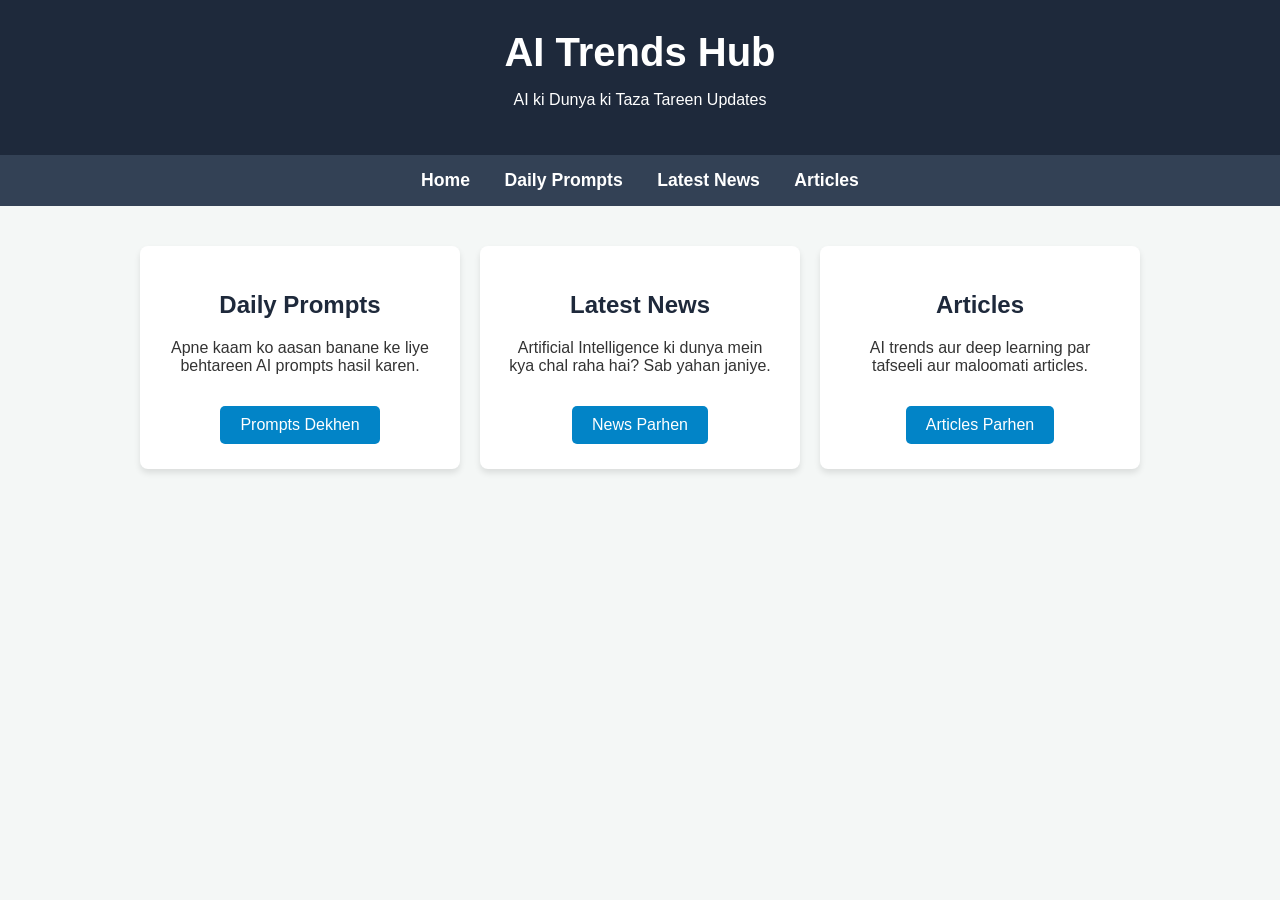
==== commit ba63b9b3: "Update index.html" ====
--- a/index.html
+++ b/index.html
@@ -1,506 +1,101 @@
 <!DOCTYPE html>
-<html lang="en">
+<html lang="ur">
 <head>
-  <meta charset="UTF-8">
-  <meta name="viewport" content="width=device-width, initial-scale=1.0">
-  <title>PromptPulse | AI Trending Prompts, News & Blogs</title>
-  <meta name="description" content="Stay ahead of the curve with daily trending AI prompts, tech news, and deep-dive technical blogs. Try prompts instantly in our playground.">
-  
-  <!-- Google Fonts -->
-  <link rel="preconnect" href="https://fonts.googleapis.com">
-  <link rel="preconnect" href="https://fonts.gstatic.com" crossorigin>
-  <link href="https://fonts.googleapis.com/css2?family=Outfit:wght@300;400;600;800&family=Plus+Jakarta+Sans:wght@300;400;500;700&display=swap" rel="stylesheet">
-  
-  <!-- FontAwesome for Icons -->
-  <link rel="stylesheet" href="https://cdnjs.cloudflare.com/ajax/libs/font-awesome/6.4.0/css/all.min.css">
-  
-  <!-- Custom CSS -->
-  <link rel="stylesheet" href="style.css">
+    <meta charset="UTF-8">
+    <meta name="viewport" content="width=device-width, initial-scale=1.0">
+    <title>AI Trends Hub</title>
+    <style>
+        body {
+            font-family: 'Segoe UI', Tahoma, Geneva, Verdana, sans-serif;
+            margin: 0;
+            padding: 0;
+            background-color: #f4f7f6;
+            color: #333;
+            text-align: center;
+        }
+        header {
+            background-color: #1e293b;
+            color: white;
+            padding: 30px 20px;
+        }
+        h1 { margin: 0; font-size: 2.5rem; }
+        
+        /* Navigation Menu Styling */
+        nav {
+            background-color: #334155;
+            padding: 15px;
+        }
+        nav a {
+            color: white;
+            text-decoration: none;
+            margin: 0 15px;
+            font-size: 1.1rem;
+            font-weight: bold;
+        }
+        nav a:hover {
+            color: #38bdf8;
+        }
+
+        .container {
+            max-width: 1000px;
+            margin: 40px auto;
+            padding: 0 20px;
+            display: grid;
+            grid-template-columns: repeat(auto-fit, minmax(280px, 1fr));
+            gap: 20px;
+        }
+        .card {
+            background: white;
+            padding: 25px;
+            border-radius: 8px;
+            box-shadow: 0 4px 6px rgba(0,0,0,0.1);
+        }
+        .card h2 { color: #1e293b; }
+        .btn {
+            display: inline-block;
+            margin-top: 15px;
+            padding: 10px 20px;
+            background-color: #0284c7;
+            color: white;
+            text-decoration: none;
+            border-radius: 5px;
+        }
+        .btn:hover { background-color: #0369a1; }
+    </style>
 </head>
 <body>
 
-  <!-- Background Glow Orbs -->
-  <div class="bg-orb orb-1"></div>
-  <div class="bg-orb orb-2"></div>
-  <div class="bg-orb orb-3"></div>
+    <header>
+        <h1>AI Trends Hub</h1>
+        <p>AI ki Dunya ki Taza Tareen Updates</p>
+    </header>
 
-  <!-- Header Navigation -->
-  <header class="app-header">
-    <div class="container header-container">
-      <a href="#home" class="app-logo" id="nav-logo">
-        <div class="logo-icon">
-          <i class="fa-solid fa-brain-circuit"></i>
-        </div>
-        <span>Prompt<span class="logo-highlight">Pulse</span></span>
-      </a>
-      
-      <nav class="app-nav">
-        <ul>
-          <li><a href="#home" class="nav-link active" data-target="home"><i class="fa-solid fa-chart-line"></i> Home</a></li>
-          <li><a href="#prompts" class="nav-link" data-target="prompts"><i class="fa-solid fa-terminal"></i> Prompts</a></li>
-          <li><a href="#news" class="nav-link" data-target="news"><i class="fa-solid fa-newspaper"></i> News</a></li>
-          <li><a href="#blogs" class="nav-link" data-target="blogs"><i class="fa-solid fa-book-open"></i> Blogs</a></li>
-          <li><a href="#submit" class="nav-link nav-btn" data-target="submit"><i class="fa-solid fa-plus"></i> Submit</a></li>
-        </ul>
-      </nav>
-      
-      <button class="mobile-menu-toggle" id="menu-toggle">
-        <i class="fa-solid fa-bars"></i>
-      </button>
-    </div>
-  </header>
+    <nav>
+        <a href="index.html">Home</a>
+        <a href="prompts.html">Daily Prompts</a>
+        <a href="news.html">Latest News</a>
+        <a href="articles.html">Articles</a>
+    </nav>
 
-  <!-- Mobile Navigation Drawer -->
-  <div class="mobile-nav" id="mobile-nav">
-    <div class="mobile-nav-close" id="mobile-nav-close">
-      <i class="fa-solid fa-xmark"></i>
-    </div>
-    <ul>
-      <li><a href="#home" class="mobile-link active" data-target="home"><i class="fa-solid fa-chart-line"></i> Home</a></li>
-      <li><a href="#prompts" class="mobile-link" data-target="prompts"><i class="fa-solid fa-terminal"></i> Prompts</a></li>
-      <li><a href="#news" class="mobile-link" data-target="news"><i class="fa-solid fa-newspaper"></i> News</a></li>
-      <li><a href="#blogs" class="mobile-link" data-target="blogs"><i class="fa-solid fa-book-open"></i> Blogs</a></li>
-      <li><a href="#submit" class="mobile-link mobile-btn" data-target="submit"><i class="fa-solid fa-plus"></i> Submit Prompt</a></li>
-    </ul>
-  </div>
-
-  <main class="app-main">
-    
-    <!-- SECTION: HOME / DASHBOARD -->
-    <section id="sec-home" class="app-section active">
-      <!-- Hero Banner -->
-      <div class="hero-section container">
-        <div class="hero-content">
-          <span class="hero-badge"><i class="fa-solid fa-sparkles"></i> AI Pulse of the Day</span>
-          <h1 class="hero-title">Unlock the Secrets of <span class="gradient-text">Generative AI</span></h1>
-          <p class="hero-desc">Access daily trending prompts, breaking AI industry news, and informative blogs curated by engineering experts. Test prompts instantly with our simulation playground.</p>
-          
-          <div class="hero-search-bar">
-            <i class="fa-solid fa-magnifying-glass search-icon"></i>
-            <input type="text" id="hero-search-input" placeholder="Search prompts, news, or articles...">
-            <button class="btn btn-primary" id="hero-search-btn">Search</button>
-          </div>
-
-          <div class="hero-stats">
-            <div class="stat-item">
-              <span class="stat-value" id="stat-prompts-count">240+</span>
-              <span class="stat-label">Trending Prompts</span>
-            </div>
-            <div class="divider"></div>
-            <div class="stat-item">
-              <span class="stat-value" id="stat-news-count">18</span>
-              <span class="stat-label">Daily Updates</span>
-            </div>
-            <div class="divider"></div>
-            <div class="stat-item">
-              <span class="stat-value">99.8%</span>
-              <span class="stat-label">Copy Success</span>
-            </div>
-          </div>
-        </div>
-        
-        <div class="hero-image-container">
-          <div class="glass-image-wrapper">
-            <img src="assets/hero_ai_network.png" alt="Futuristic AI Neural Network Banner" class="hero-image">
-            <div class="glass-overlay"></div>
-            <div class="floating-card c-1">
-              <i class="fa-solid fa-bolt text-cyan"></i>
-              <div>
-                <h4>Top Prompt</h4>
-                <p>Socratic Code Reviewer</p>
-              </div>
-            </div>
-            <div class="floating-card c-2">
-              <i class="fa-solid fa-fire text-amber"></i>
-              <div>
-                <h4>Trending</h4>
-                <p>Midjourney v6 Cinematic</p>
-              </div>
-            </div>
-          </div>
-        </div>
-      </div>
-
-      <!-- Quick Action Cards Grid -->
-      <div class="container section-margin">
-        <h2 class="section-title">Today's Highlights</h2>
-        <div class="highlights-grid">
-          <!-- Prompts Showcase -->
-          <div class="highlight-column">
-            <div class="column-header">
-              <h3><i class="fa-solid fa-terminal text-cyan"></i> Top Prompts</h3>
-              <a href="#prompts" class="btn-text view-all-prompts">View All <i class="fa-solid fa-arrow-right"></i></a>
-            </div>
-            <div class="highlight-list" id="home-prompts-list">
-              <!-- Rendered Dynamically -->
-            </div>
-          </div>
-
-          <!-- News Showcase -->
-          <div class="highlight-column">
-            <div class="column-header">
-              <h3><i class="fa-solid fa-newspaper text-violet"></i> Hot Off the Press</h3>
-              <a href="#news" class="btn-text view-all-news">View All <i class="fa-solid fa-arrow-right"></i></a>
-            </div>
-            <div class="highlight-list" id="home-news-list">
-              <!-- Rendered Dynamically -->
-            </div>
-          </div>
-        </div>
-      </div>
-
-      <!-- Featured Blog Banner -->
-      <div class="container section-margin" id="featured-blog-container">
-        <!-- Rendered Dynamically -->
-      </div>
-
-      <!-- Newsletter Area -->
-      <div class="container section-margin">
-        <div class="newsletter-card">
-          <div class="newsletter-glow"></div>
-          <div class="newsletter-body">
-            <div class="newsletter-content">
-              <h3>Subscribe to the Daily Pulse</h3>
-              <p>Get the absolute best prompts, AI research papers summarized, and technical blogs sent directly to your inbox every morning.</p>
-            </div>
-            <form class="newsletter-form" id="newsletter-form">
-              <input type="email" placeholder="Enter your developer email" required id="newsletter-email">
-              <button type="submit" class="btn btn-primary">Subscribe <i class="fa-solid fa-paper-plane"></i></button>
-            </form>
-          </div>
-        </div>
-      </div>
-    </section>
-
-    <!-- SECTION: PROMPTS -->
-    <section id="sec-prompts" class="app-section">
-      <div class="container section-padding">
-        <div class="section-header-flex">
-          <div>
-            <h1 class="page-title">AI Prompts Hub</h1>
-            <p class="page-subtitle">Hand-crafted prompts designed to maximize the performance of ChatGPT, Claude, and Midjourney.</p>
-          </div>
-          <div class="search-filters-bar">
-            <div class="search-input-wrapper">
-              <i class="fa-solid fa-magnifying-glass"></i>
-              <input type="text" id="prompts-search" placeholder="Search prompts...">
-            </div>
-            
-            <div class="dropdown-filter">
-              <select id="filter-category" class="filter-select">
-                <option value="all">All Categories</option>
-                <option value="Coding">Coding</option>
-                <option value="Image Gen">Image Gen</option>
-                <option value="Writing">Writing</option>
-                <option value="Productivity">Productivity</option>
-              </select>
-            </div>
-
-            <div class="dropdown-filter">
-              <select id="filter-difficulty" class="filter-select">
-                <option value="all">All Difficulties</option>
-                <option value="Beginner">Beginner</option>
-                <option value="Intermediate">Intermediate</option>
-                <option value="Advanced">Advanced</option>
-              </select>
-            </div>
-          </div>
+    <div class="container">
+        <div class="card">
+            <h2>Daily Prompts</h2>
+            <p>Apne kaam ko aasan banane ke liye behtareen AI prompts hasil karen.</p>
+            <a href="prompts.html" class="btn">Prompts Dekhen</a>
         </div>
 
-        <!-- Prompts Grid -->
-        <div class="prompts-grid" id="prompts-grid-container">
-          <!-- Rendered Dynamically -->
-        </div>
-      </div>
-    </section>
-
-    <!-- SECTION: DAILY NEWS -->
-    <section id="sec-news" class="app-section">
-      <div class="container section-padding">
-        <div class="section-header-flex">
-          <div>
-            <h1 class="page-title">Daily AI News</h1>
-            <p class="page-subtitle">Stay informed with direct, high-signal breaking news summaries from the forefront of artificial intelligence.</p>
-          </div>
-          <div class="news-topic-filters" id="news-category-filters">
-            <button class="topic-chip active" data-cat="all">All News</button>
-            <button class="topic-chip" data-cat="LLMs">LLMs</button>
-            <button class="topic-chip" data-cat="Robotics">Robotics</button>
-            <button class="topic-chip" data-cat="Policy">Policy</button>
-          </div>
+        <div class="card">
+            <h2>Latest News</h2>
+            <p>Artificial Intelligence ki dunya mein kya chal raha hai? Sab yahan janiye.</p>
+            <a href="news.html" class="btn">News Parhen</a>
         </div>
 
-        <!-- News Grid -->
-        <div class="news-grid" id="news-grid-container">
-          <!-- Rendered Dynamically -->
+        <div class="card">
+            <h2>Articles</h2>
+            <p>AI trends aur deep learning par tafseeli aur maloomati articles.</p>
+            <a href="articles.html" class="btn">Articles Parhen</a>
         </div>
-      </div>
-    </section>
-
-    <!-- SECTION: BLOGS -->
-    <section id="sec-blogs" class="app-section">
-      <div class="container section-padding">
-        <div class="section-header-flex">
-          <div>
-            <h1 class="page-title">Informative Blogs</h1>
-            <p class="page-subtitle">Deep dives, tutorials, and guides written by developers for developers about mastering generative AI.</p>
-          </div>
-        </div>
-
-        <!-- Blogs Grid -->
-        <div class="blogs-grid" id="blogs-grid-container">
-          <!-- Rendered Dynamically -->
-        </div>
-      </div>
-    </section>
-
-    <!-- SECTION: SUBMIT -->
-    <section id="sec-submit" class="app-section">
-      <div class="container section-padding">
-        <div class="submit-layout">
-          <div class="submit-info">
-            <h1 class="page-title">Submit Content</h1>
-            <p class="page-subtitle">Have a stellar prompt or a breaking AI news article? Share it with the PromptPulse community.</p>
-            <div class="submit-benefits">
-              <div class="benefit-item">
-                <i class="fa-solid fa-award text-cyan"></i>
-                <div>
-                  <h4>Gain Exposure</h4>
-                  <p>Your submissions appear dynamically in the dashboard feed for review.</p>
-                </div>
-              </div>
-              <div class="benefit-item">
-                <i class="fa-solid fa-code text-violet"></i>
-                <div>
-                  <h4>Playground Integration</h4>
-                  <p>Submitted prompts immediately generate simulated sandbox conversations.</p>
-                </div>
-              </div>
-              <div class="benefit-item">
-                <i class="fa-solid fa-database text-amber"></i>
-                <div>
-                  <h4>Stored Locally</h4>
-                  <p>All items save instantly to your browser storage for editing and testing.</p>
-                </div>
-              </div>
-            </div>
-          </div>
-
-          <div class="submit-card">
-            <div class="submit-tabs">
-              <button class="submit-tab-btn active" id="tab-submit-prompt">Submit Prompt</button>
-              <button class="submit-tab-btn" id="tab-submit-news">Submit News</button>
-            </div>
-
-            <!-- PROMPT SUBMISSION FORM -->
-            <form id="form-submit-prompt" class="submit-form active">
-              <div class="form-group">
-                <label for="prompt-title">Prompt Title</label>
-                <input type="text" id="prompt-title" placeholder="e.g. Socratic Code Reviewer" required>
-              </div>
-
-              <div class="form-grid">
-                <div class="form-group">
-                  <label for="prompt-category">Category</label>
-                  <select id="prompt-category" required>
-                    <option value="Coding">Coding</option>
-                    <option value="Image Gen">Image Gen</option>
-                    <option value="Writing">Writing</option>
-                    <option value="Productivity">Productivity</option>
-                  </select>
-                </div>
-
-                <div class="form-group">
-                  <label for="prompt-difficulty">Difficulty</label>
-                  <select id="prompt-difficulty" required>
-                    <option value="Beginner">Beginner</option>
-                    <option value="Intermediate">Intermediate</option>
-                    <option value="Advanced">Advanced</option>
-                  </select>
-                </div>
-              </div>
-
-              <div class="form-group">
-                <label for="prompt-desc">Short Description</label>
-                <input type="text" id="prompt-desc" placeholder="Briefly describe what this prompt accomplishes..." required>
-              </div>
-
-              <div class="form-group">
-                <label for="prompt-content">Prompt Instructions</label>
-                <textarea id="prompt-content" rows="6" placeholder="Act as a... [Write instructions here]" required></textarea>
-              </div>
-
-              <div class="form-group">
-                <label for="prompt-resp-user">Sample User Input (for Playground)</label>
-                <input type="text" id="prompt-resp-user" placeholder="e.g., Run review on fetchUserData()..." required>
-              </div>
-
-              <div class="form-group">
-                <label for="prompt-resp-ai">Expected AI Response (for Playground Simulation)</label>
-                <textarea id="prompt-resp-ai" rows="4" placeholder="How should the AI respond to this sample input?" required></textarea>
-              </div>
-
-              <button type="submit" class="btn btn-primary btn-block">Add Prompt <i class="fa-solid fa-plus"></i></button>
-            </form>
-
-            <!-- NEWS SUBMISSION FORM -->
-            <form id="form-submit-news" class="submit-form">
-              <div class="form-group">
-                <label for="news-title">News Title</label>
-                <input type="text" id="news-title" placeholder="e.g. AI-Powered Debugging reaches new limits" required>
-              </div>
-
-              <div class="form-grid">
-                <div class="form-group">
-                  <label for="news-source">Source Name</label>
-                  <input type="text" id="news-source" placeholder="e.g. AI News Daily" required>
-                </div>
-
-                <div class="form-group">
-                  <label for="news-category">Category Tag</label>
-                  <select id="news-category" required>
-                    <option value="LLMs">LLMs</option>
-                    <option value="Robotics">Robotics</option>
-                    <option value="Policy">Policy</option>
-                  </select>
-                </div>
-              </div>
-
-              <div class="form-group">
-                <label for="news-summary">Summary</label>
-                <textarea id="news-summary" rows="5" placeholder="Provide a summary of the news story..." required></textarea>
-              </div>
-
-              <button type="submit" class="btn btn-primary btn-block">Publish News <i class="fa-solid fa-plus"></i></button>
-            </form>
-          </div>
-        </div>
-      </div>
-    </section>
-
-  </main>
-
-  <!-- MODAL: DETAILED BLOG READER -->
-  <div class="blog-reader-modal" id="blog-reader-modal">
-    <div class="blog-reader-content">
-      <div class="blog-reader-header-bg" id="blog-header-img" style="background-image: url('assets/blog_prompt_engineering.png')">
-        <div class="blog-reader-header-overlay"></div>
-        <button class="blog-reader-close" id="blog-reader-close-btn">
-          <i class="fa-solid fa-xmark"></i> Close Reader
-        </button>
-      </div>
-
-      <div class="blog-reader-body container">
-        <div class="blog-reader-meta">
-          <span class="blog-reader-author" id="blog-author-display"><i class="fa-solid fa-user-pen"></i> By Author</span>
-          <span class="blog-reader-date" id="blog-date-display"><i class="fa-solid fa-calendar-days"></i> June 25, 2026</span>
-          <span class="blog-reader-time" id="blog-time-display"><i class="fa-solid fa-clock"></i> 8 min read</span>
-        </div>
-        
-        <h1 class="blog-reader-title" id="blog-title-display">Blog Title Here</h1>
-        
-        <div class="blog-reader-html" id="blog-content-display">
-          <!-- Rendered Dynamically -->
-        </div>
-      </div>
-    </div>
-  </div>
-
-  <!-- DRAWER: PROMPT PLAYGROUND SIMULATOR -->
-  <div class="playground-drawer" id="playground-drawer">
-    <div class="playground-header">
-      <div class="playground-title-group">
-        <h3><i class="fa-solid fa-terminal text-cyan"></i> Prompt Playground</h3>
-        <p id="playground-subtitle">Testing: Socratic Code Reviewer</p>
-      </div>
-      <button class="playground-close" id="playground-close-btn"><i class="fa-solid fa-xmark"></i></button>
     </div>
 
-    <div class="playground-layout">
-      <!-- Left Panel: Prompt Details -->
-      <div class="playground-editor">
-        <h4>Active Prompt Instructions</h4>
-        <div class="prompt-text-display" id="playground-prompt-body">
-          Act as a Socratic Code Reviewer...
-        </div>
-        <div class="editor-actions">
-          <button class="btn btn-secondary" id="playground-copy-btn"><i class="fa-solid fa-copy"></i> Copy Prompt</button>
-          <div class="copied-toast" id="playground-copied-toast"><i class="fa-solid fa-circle-check"></i> Copied!</div>
-        </div>
-      </div>
-
-      <!-- Right Panel: Conversation Stream -->
-      <div class="playground-chat">
-        <div class="chat-header">
-          <span class="badge badge-success"><i class="fa-solid fa-circle"></i> Simulation Sandbox Active</span>
-        </div>
-        
-        <div class="chat-messages" id="playground-chat-messages">
-          <!-- Simulated conversation turns -->
-        </div>
-
-        <div class="chat-input-area">
-          <div class="chat-input-wrapper">
-            <input type="text" id="playground-chat-input" placeholder="Type a message or press 'Simulate'..." readonly>
-            <button class="btn btn-primary" id="playground-simulate-btn">Simulate Prompt <i class="fa-solid fa-wand-magic-sparkles"></i></button>
-          </div>
-          <p class="chat-tip"><i class="fa-solid fa-circle-info"></i> Running in client-side sandbox mode. No API key required.</p>
-        </div>
-      </div>
-    </div>
-  </div>
-
-  <!-- Notification Toast -->
-  <div class="toast-notification" id="toast-notif">
-    <i class="fa-solid fa-circle-check toast-icon"></i>
-    <span class="toast-message" id="toast-notif-message">Prompt copied to clipboard successfully!</span>
-  </div>
-
-  <!-- Footer -->
-  <footer class="app-footer">
-    <div class="container footer-grid">
-      <div class="footer-brand">
-        <div class="app-logo">
-          <div class="logo-icon">
-            <i class="fa-solid fa-brain-circuit"></i>
-          </div>
-          <span>Prompt<span class="logo-highlight">Pulse</span></span>
-        </div>
-        <p>A premium repository of trending AI prompt architectures, breaking industry updates, and expert developer articles.</p>
-        <div class="footer-socials">
-          <a href="#"><i class="fa-brands fa-github"></i></a>
-          <a href="#"><i class="fa-brands fa-x-twitter"></i></a>
-          <a href="#"><i class="fa-brands fa-linkedin"></i></a>
-          <a href="#"><i class="fa-brands fa-discord"></i></a>
-        </div>
-      </div>
-      <div class="footer-links">
-        <h4>Navigation</h4>
-        <ul>
-          <li><a href="#home" class="footer-nav-link" data-target="home">Dashboard</a></li>
-          <li><a href="#prompts" class="footer-nav-link" data-target="prompts">Trending Prompts</a></li>
-          <li><a href="#news" class="footer-nav-link" data-target="news">Industry News</a></li>
-          <li><a href="#blogs" class="footer-nav-link" data-target="blogs">Expert Blogs</a></li>
-        </ul>
-      </div>
-      <div class="footer-links">
-        <h4>Resources</h4>
-        <ul>
-          <li><a href="#">Security Guardrails</a></li>
-          <li><a href="#">Midjourney Style Guide</a></li>
-          <li><a href="#">Claude system templates</a></li>
-          <li><a href="#">Socratic review loops</a></li>
-        </ul>
-      </div>
-    </div>
-    <div class="footer-bottom container">
-      <p>&copy; 2026 PromptPulse Hub. Designed for advanced engineering workflows.</p>
-      <p>All assets are dynamically generated & stored locally.</p>
-    </div>
-  </footer>
-
-  <!-- Scripts -->
-  <script src="data.js"></script>
-  <script src="app.js"></script>
 </body>
 </html>
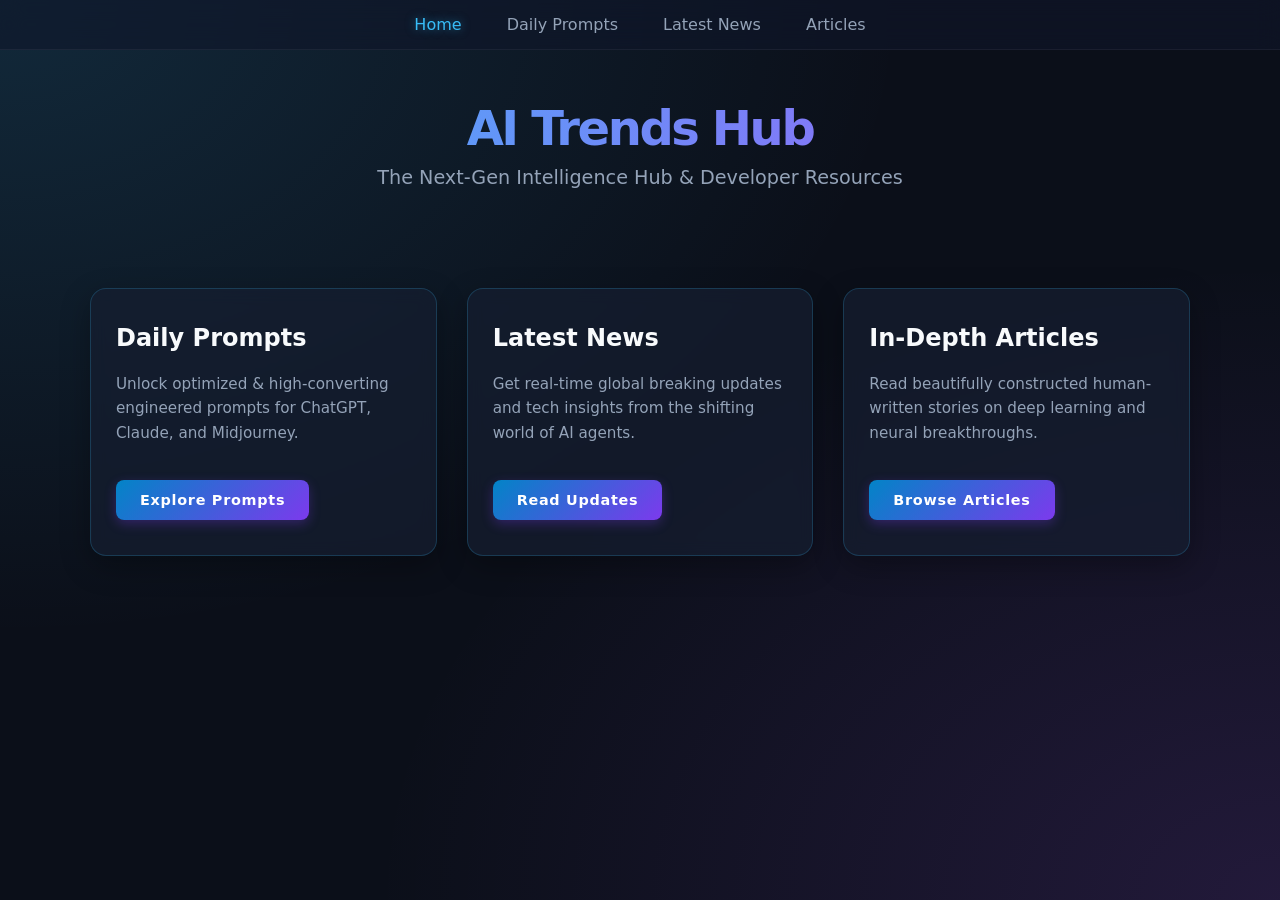
==== commit c4eae932: "Update index.html" ====
--- a/index.html
+++ b/index.html
@@ -1,99 +1,181 @@
 <!DOCTYPE html>
-<html lang="ur">
+<html lang="en">
 <head>
     <meta charset="UTF-8">
     <meta name="viewport" content="width=device-width, initial-scale=1.0">
-    <title>AI Trends Hub</title>
+    <title>AI Trends Hub - Premium Portal</title>
     <style>
+        /* Modern CSS Variables for easy color changes */
+        :root {
+            --bg-main: #0b0f19;
+            --bg-card: rgba(22, 30, 49, 0.7);
+            --border-glow: rgba(56, 189, 248, 0.2);
+            --text-primary: #f8fafc;
+            --text-secondary: #94a3b8;
+            --accent-cyan: #38bdf8;
+            --accent-purple: #a855f7;
+        }
+
         body {
-            font-family: 'Segoe UI', Tahoma, Geneva, Verdana, sans-serif;
+            font-family: 'Inter', system-ui, -apple-system, sans-serif;
             margin: 0;
             padding: 0;
-            background-color: #f4f7f6;
-            color: #333;
+            background-color: var(--bg-main);
+            color: var(--text-primary);
+            min-height: 100vh;
+            background-image: 
+                radial-gradient(at 0% 0%, rgba(56, 189, 248, 0.15) 0px, transparent 50%),
+                radial-gradient(at 100% 100%, rgba(168, 85, 247, 0.15) 0px, transparent 50%);
+        }
+
+        /* Glassmorphism Header */
+        header {
+            padding: 50px 20px 30px 20px;
             text-align: center;
         }
-        header {
-            background-color: #1e293b;
-            color: white;
-            padding: 30px 20px;
+        header h1 {
+            margin: 0;
+            font-size: 3rem;
+            font-weight: 800;
+            letter-spacing: -0.05em;
+            background: linear-gradient(to right, var(--accent-cyan), var(--accent-purple));
+            -webkit-background-clip: text;
+            -webkit-text-fill-color: transparent;
         }
-        h1 { margin: 0; font-size: 2.5rem; }
+        header p {
+            color: var(--text-secondary);
+            font-size: 1.2rem;
+            margin-top: 10px;
+        }
         
-        /* Navigation Menu Styling */
+        /* Sleek Navbar */
         nav {
-            background-color: #334155;
+            background: rgba(15, 23, 42, 0.6);
+            backdrop-filter: blur(12px);
+            -webkit-backdrop-filter: blur(12px);
             padding: 15px;
+            position: sticky;
+            top: 0;
+            z-index: 100;
+            border-bottom: 1px solid rgba(255, 255, 255, 0.05);
+            text-align: center;
         }
         nav a {
+            color: var(--text-secondary);
+            text-decoration: none;
+            margin: 0 20px;
+            font-size: 1rem;
+            font-weight: 500;
+            transition: all 0.3s ease;
+        }
+        nav a:hover, nav a.active {
+            color: var(--accent-cyan);
+            text-shadow: 0 0 10px rgba(56, 189, 248, 0.5);
+        }
+
+        /* Dashboard Grid Layout */
+        .container {
+            max-width: 1100px;
+            margin: 50px auto;
+            padding: 0 20px;
+            display: grid;
+            grid-template-columns: repeat(auto-fit, minmax(300px, 1fr));
+            gap: 30px;
+        }
+
+        /* Futuristic Glass Cards */
+        .card {
+            background: var(--bg-card);
+            backdrop-filter: blur(8px);
+            -webkit-backdrop-filter: blur(8px);
+            padding: 35px 25px;
+            border-radius: 16px;
+            border: 1px solid var(--border-glow);
+            box-shadow: 0 10px 30px rgba(0, 0, 0, 0.3);
+            transition: all 0.4s cubic-bezier(0.16, 1, 0.3, 1);
+            text-align: left;
+            position: relative;
+            overflow: hidden;
+        }
+        .card::before {
+            content: '';
+            position: absolute;
+            top: 0; left: 0; width: 100%; height: 100%;
+            background: linear-gradient(45deg, transparent, rgba(255,255,255,0.03), transparent);
+            transform: translateX(-100%);
+            transition: 0.6s;
+        }
+        .card:hover::before { transform: translateX(100%); }
+        .card:hover {
+            transform: translateY(-8px);
+            border-color: rgba(56, 189, 248, 0.5);
+            box-shadow: 0 15px 35px rgba(56, 189, 248, 0.1);
+        }
+        .card h2 { 
+            color: var(--text-primary); 
+            margin-top: 0;
+            font-size: 1.5rem;
+            font-weight: 700;
+        }
+        .card p { 
+            color: var(--text-secondary); 
+            line-height: 1.6;
+            font-size: 0.95rem;
+            min-height: 50px;
+        }
+
+        /* Neon Accent Buttons */
+        .btn {
+            display: inline-block;
+            margin-top: 20px;
+            padding: 12px 24px;
+            background: linear-gradient(135deg, #0284c7, #7c3aed);
             color: white;
             text-decoration: none;
-            margin: 0 15px;
-            font-size: 1.1rem;
-            font-weight: bold;
+            border-radius: 8px;
+            font-weight: 600;
+            font-size: 0.9rem;
+            letter-spacing: 0.05em;
+            transition: all 0.3s ease;
+            box-shadow: 0 4px 12px rgba(124, 58, 237, 0.3);
         }
-        nav a:hover {
-            color: #38bdf8;
+        .btn:hover { 
+            transform: scale(1.03);
+            box-shadow: 0 6px 20px rgba(56, 189, 248, 0.5);
         }
-
-        .container {
-            max-width: 1000px;
-            margin: 40px auto;
-            padding: 0 20px;
-            display: grid;
-            grid-template-columns: repeat(auto-fit, minmax(280px, 1fr));
-            gap: 20px;
-        }
-        .card {
-            background: white;
-            padding: 25px;
-            border-radius: 8px;
-            box-shadow: 0 4px 6px rgba(0,0,0,0.1);
-        }
-        .card h2 { color: #1e293b; }
-        .btn {
-            display: inline-block;
-            margin-top: 15px;
-            padding: 10px 20px;
-            background-color: #0284c7;
-            color: white;
-            text-decoration: none;
-            border-radius: 5px;
-        }
-        .btn:hover { background-color: #0369a1; }
     </style>
 </head>
 <body>
 
-    <header>
-        <h1>AI Trends Hub</h1>
-        <p>AI ki Dunya ki Taza Tareen Updates</p>
-    </header>
-
     <nav>
-        <a href="index.html">Home</a>
+        <a href="index.html" class="active">Home</a>
         <a href="prompts.html">Daily Prompts</a>
         <a href="news.html">Latest News</a>
         <a href="articles.html">Articles</a>
     </nav>
 
+    <header>
+        <h1>AI Trends Hub</h1>
+        <p>The Next-Gen Intelligence Hub & Developer Resources</p>
+    </header>
+
     <div class="container">
         <div class="card">
             <h2>Daily Prompts</h2>
-            <p>Apne kaam ko aasan banane ke liye behtareen AI prompts hasil karen.</p>
-            <a href="prompts.html" class="btn">Prompts Dekhen</a>
+            <p>Unlock optimized & high-converting engineered prompts for ChatGPT, Claude, and Midjourney.</p>
+            <a href="prompts.html" class="btn">Explore Prompts</a>
         </div>
 
         <div class="card">
             <h2>Latest News</h2>
-            <p>Artificial Intelligence ki dunya mein kya chal raha hai? Sab yahan janiye.</p>
-            <a href="news.html" class="btn">News Parhen</a>
+            <p>Get real-time global breaking updates and tech insights from the shifting world of AI agents.</p>
+            <a href="news.html" class="btn">Read Updates</a>
         </div>
 
         <div class="card">
-            <h2>Articles</h2>
-            <p>AI trends aur deep learning par tafseeli aur maloomati articles.</p>
-            <a href="articles.html" class="btn">Articles Parhen</a>
+            <h2>In-Depth Articles</h2>
+            <p>Read beautifully constructed human-written stories on deep learning and neural breakthroughs.</p>
+            <a href="articles.html" class="btn">Browse Articles</a>
         </div>
     </div>
 
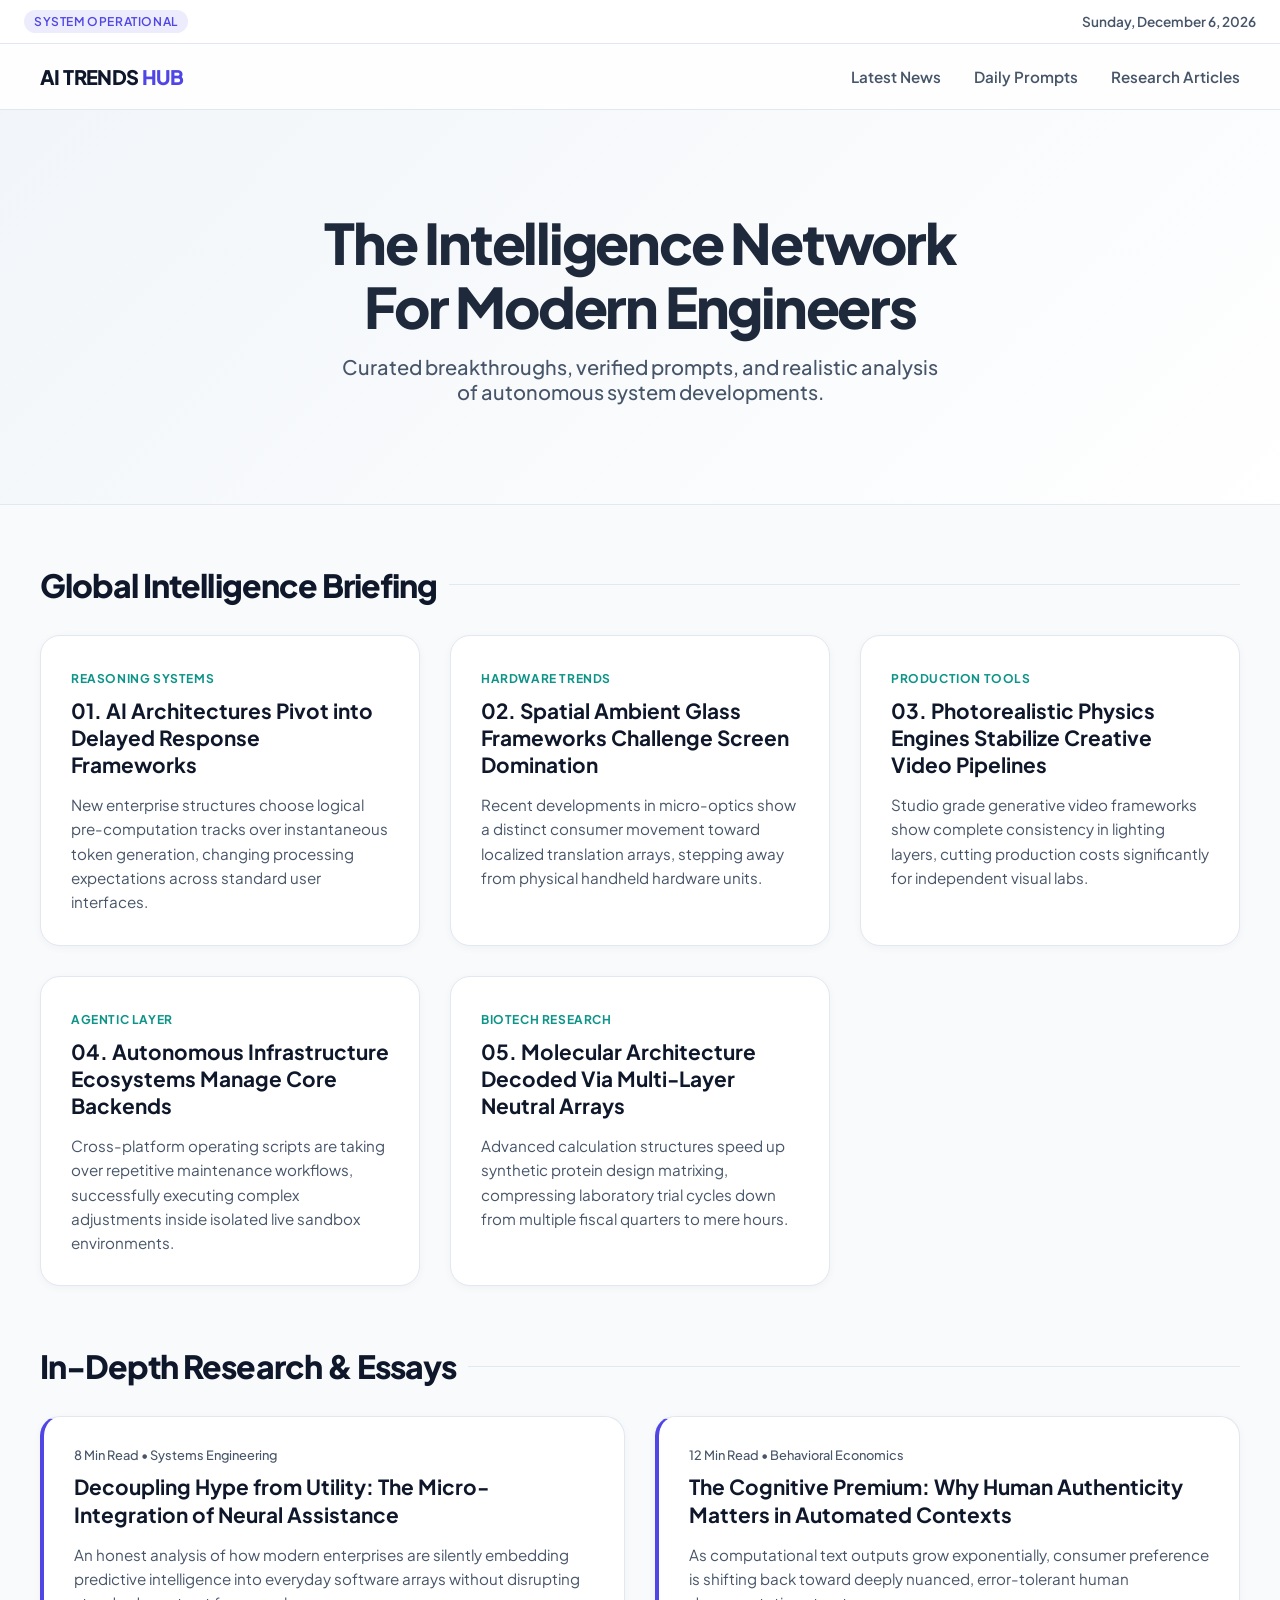
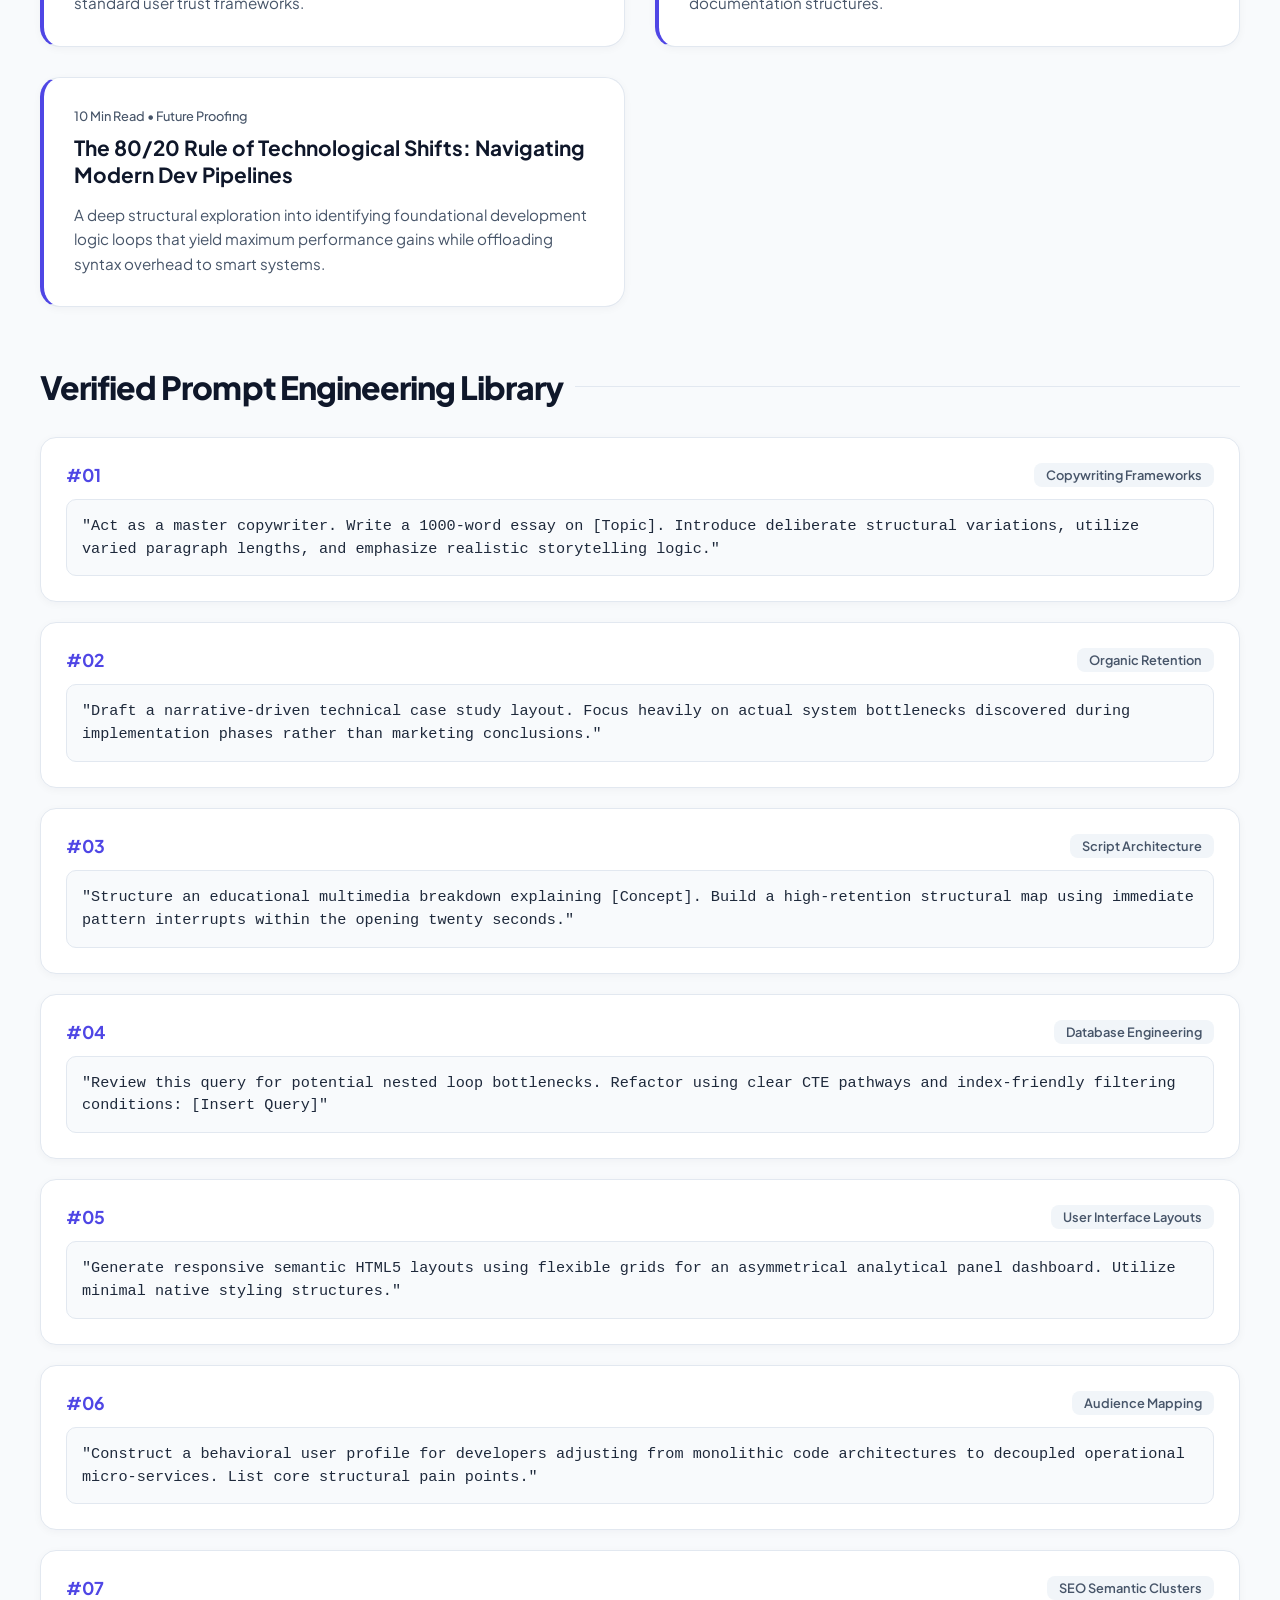
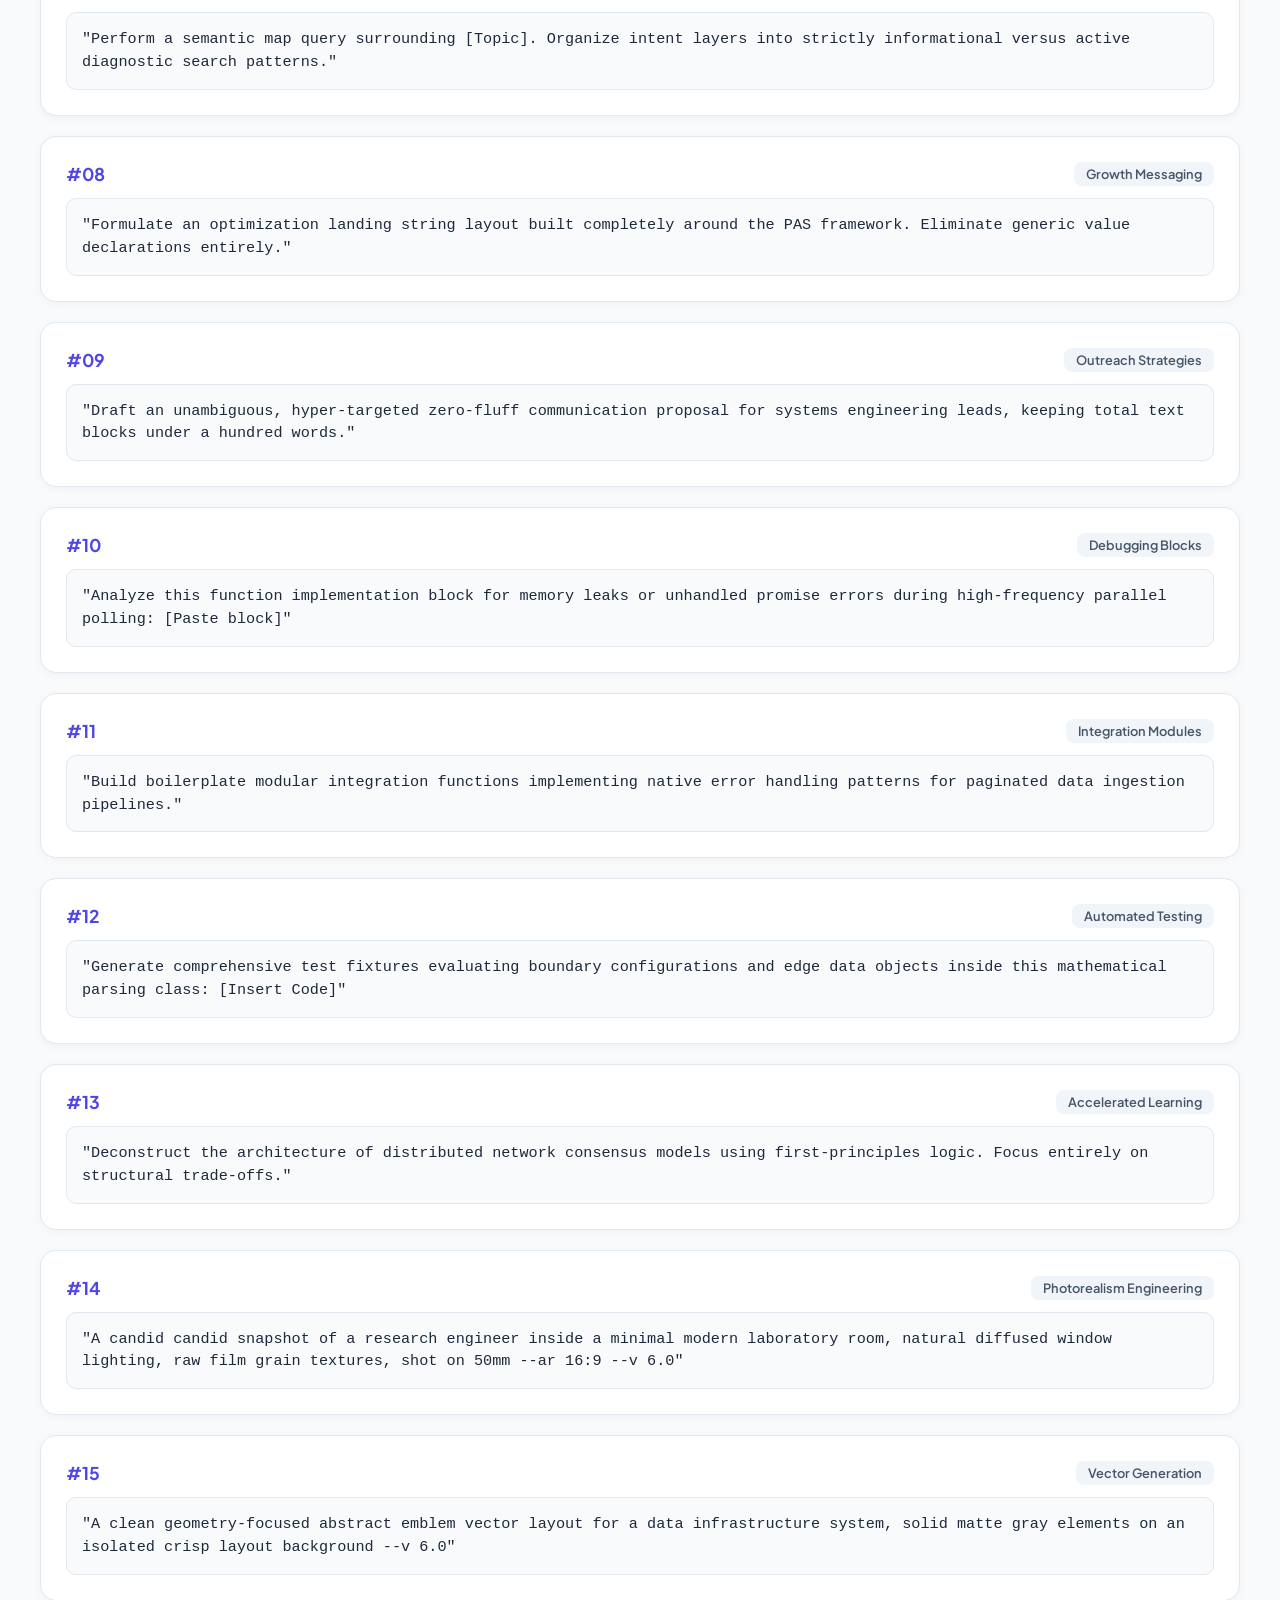
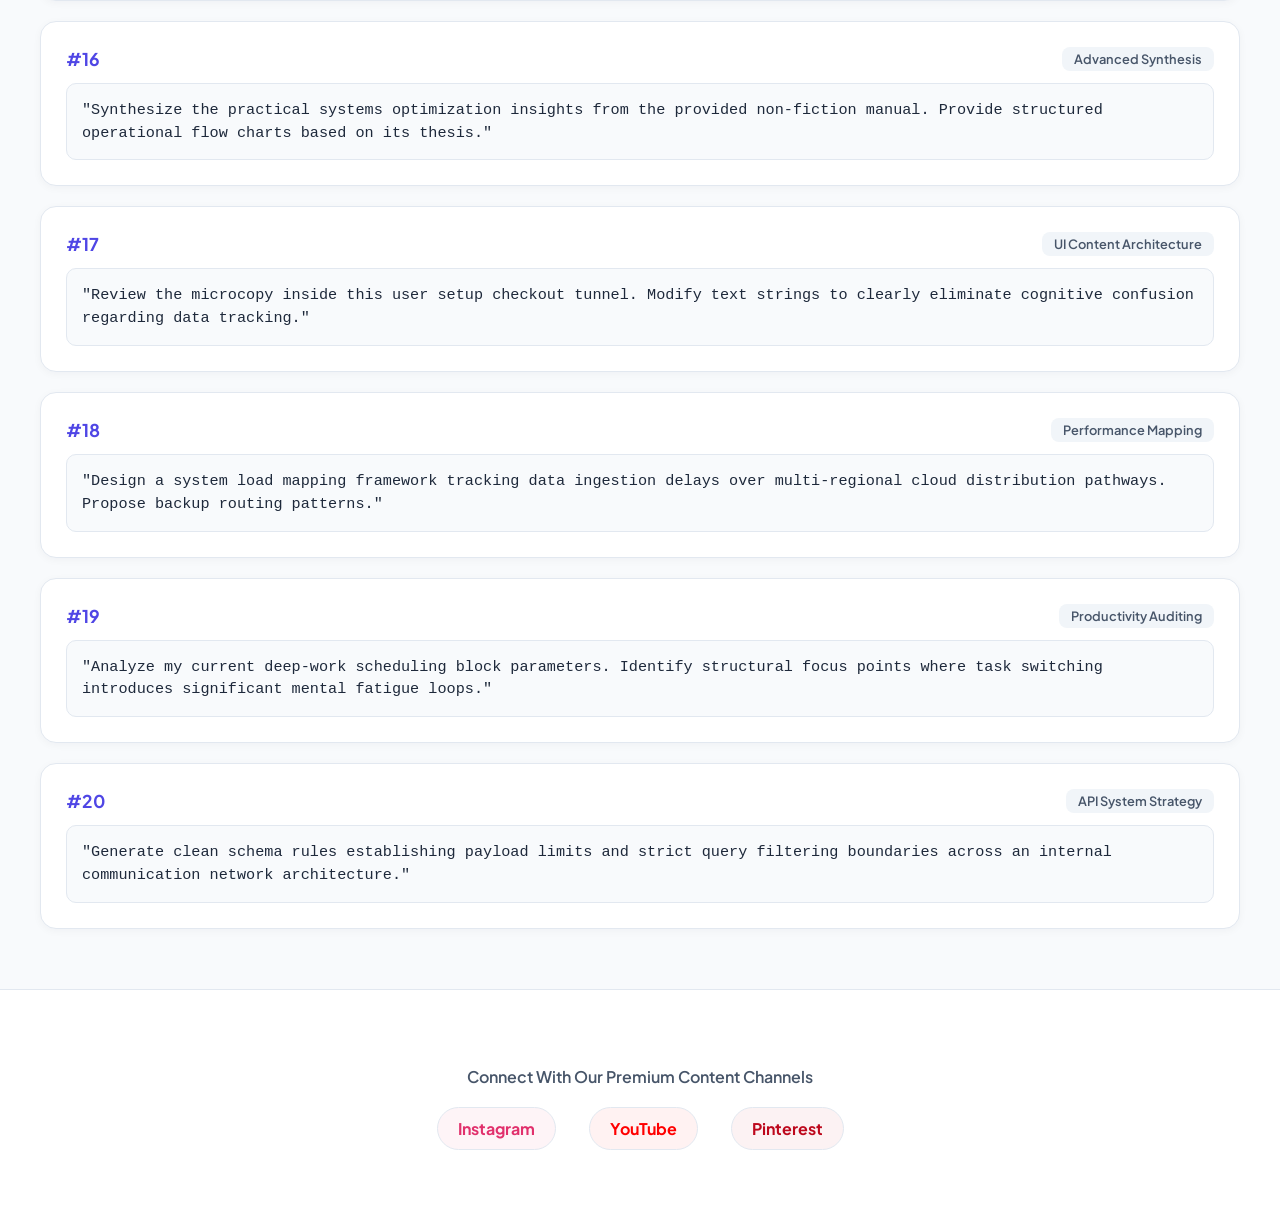
==== commit a60e765f: "Update index.html" ====
--- a/index.html
+++ b/index.html
@@ -3,181 +3,324 @@
 <head>
     <meta charset="UTF-8">
     <meta name="viewport" content="width=device-width, initial-scale=1.0">
-    <title>AI Trends Hub - Premium Portal</title>
+    <title>AI Trends Hub | Premium Intelligence Portal</title>
+    <link rel="preconnect" href="https://fonts.googleapis.com">
+    <link rel="preconnect" href="https://fonts.gstatic.com" crossorigin>
+    <link href="https://fonts.googleapis.com/css2?family=Plus+Jakarta+Sans:wght@400;500;600;700;800&display=swap" rel="stylesheet">
     <style>
-        /* Modern CSS Variables for easy color changes */
         :root {
-            --bg-main: #0b0f19;
-            --bg-card: rgba(22, 30, 49, 0.7);
-            --border-glow: rgba(56, 189, 248, 0.2);
-            --text-primary: #f8fafc;
-            --text-secondary: #94a3b8;
-            --accent-cyan: #38bdf8;
-            --accent-purple: #a855f7;
+            --bg-global: #f8fafc;
+            --bg-card: #ffffff;
+            --text-main: #0f172a;
+            --text-muted: #475569;
+            --accent-premium: #4f46e5; /* Sophisticated Indigo */
+            --accent-success: #0d9488;
+            --border-color: #e2e8f0;
+            --shadow-sm: 0 2px 8px rgba(15, 23, 42, 0.04);
+            --shadow-md: 0 12px 34px rgba(15, 23, 42, 0.06);
         }
 
         body {
-            font-family: 'Inter', system-ui, -apple-system, sans-serif;
-            margin: 0;
-            padding: 0;
-            background-color: var(--bg-main);
-            color: var(--text-primary);
-            min-height: 100vh;
-            background-image: 
-                radial-gradient(at 0% 0%, rgba(56, 189, 248, 0.15) 0px, transparent 50%),
-                radial-gradient(at 100% 100%, rgba(168, 85, 247, 0.15) 0px, transparent 50%);
-        }
-
-        /* Glassmorphism Header */
+            font-family: 'Plus Jakarta Sans', sans-serif;
+            margin: 0; padding: 0;
+            background-color: var(--bg-global);
+            color: var(--text-main);
+            scroll-behavior: smooth;
+        }
+
+        /* Top Bar with Dynamic Date & Day */
+        .top-ticker {
+            background-color: #ffffff;
+            border-bottom: 1px solid var(--border-color);
+            padding: 10px 24px;
+            font-size: 0.85rem;
+            font-weight: 600;
+            color: var(--text-muted);
+            display: flex;
+            justify-content: space-between;
+            align-items: center;
+        }
+        .live-badge {
+            background: rgba(79, 70, 229, 0.1);
+            color: var(--accent-premium);
+            padding: 4px 10px;
+            border-radius: 20px;
+            font-size: 0.75rem;
+            letter-spacing: 0.05em;
+        }
+
+        /* Modern Navigation */
+        nav {
+            background: rgba(255, 255, 255, 0.8);
+            backdrop-filter: blur(20px);
+            -webkit-backdrop-filter: blur(20px);
+            padding: 20px 40px;
+            position: sticky; top: 0; z-index: 100;
+            border-bottom: 1px solid var(--border-color);
+            display: flex; justify-content: space-between; align-items: center;
+        }
+        .logo { font-size: 1.25rem; font-weight: 800; color: var(--text-main); letter-spacing: -0.03em; }
+        .logo span { color: var(--accent-premium); }
+        nav .links a {
+            color: var(--text-muted); text-decoration: none;
+            margin-left: 30px; font-size: 0.95rem; font-weight: 600; transition: 0.2s;
+        }
+        nav .links a:hover { color: var(--accent-premium); }
+
+        /* Premium Visual Header with Realistic Image Blend */
         header {
-            padding: 50px 20px 30px 20px;
+            position: relative;
+            padding: 100px 20px;
             text-align: center;
+            background: linear-gradient(135deg, rgba(241, 245, 249, 0.9), rgba(255, 255, 255, 0.95)), 
+                        url('https://images.unsplash.com/photo-1618005182384-a83a8bd57fbe?auto=format&fit=crop&w=1200&q=80');
+            background-size: cover;
+            background-position: center;
+            border-bottom: 1px solid var(--border-color);
         }
         header h1 {
-            margin: 0;
-            font-size: 3rem;
-            font-weight: 800;
-            letter-spacing: -0.05em;
-            background: linear-gradient(to right, var(--accent-cyan), var(--accent-purple));
-            -webkit-background-clip: text;
-            -webkit-text-fill-color: transparent;
-        }
-        header p {
-            color: var(--text-secondary);
-            font-size: 1.2rem;
-            margin-top: 10px;
-        }
+            margin: 0; font-size: 3.5rem; font-weight: 800; letter-spacing: -0.04em; line-height: 1.15;
+            color: #1e293b;
+        }
+        header p { color: var(--text-muted); font-size: 1.25rem; max-width: 600px; margin: 15px auto 0 auto; font-weight: 500; }
+
+        .main-container { max-width: 1200px; margin: 60px auto; padding: 0 20px; }
         
-        /* Sleek Navbar */
-        nav {
-            background: rgba(15, 23, 42, 0.6);
-            backdrop-filter: blur(12px);
-            -webkit-backdrop-filter: blur(12px);
-            padding: 15px;
-            position: sticky;
-            top: 0;
-            z-index: 100;
-            border-bottom: 1px solid rgba(255, 255, 255, 0.05);
-            text-align: center;
-        }
-        nav a {
-            color: var(--text-secondary);
-            text-decoration: none;
-            margin: 0 20px;
-            font-size: 1rem;
-            font-weight: 500;
-            transition: all 0.3s ease;
-        }
-        nav a:hover, nav a.active {
-            color: var(--accent-cyan);
-            text-shadow: 0 0 10px rgba(56, 189, 248, 0.5);
-        }
-
-        /* Dashboard Grid Layout */
-        .container {
-            max-width: 1100px;
-            margin: 50px auto;
-            padding: 0 20px;
-            display: grid;
-            grid-template-columns: repeat(auto-fit, minmax(300px, 1fr));
-            gap: 30px;
-        }
-
-        /* Futuristic Glass Cards */
-        .card {
-            background: var(--bg-card);
-            backdrop-filter: blur(8px);
-            -webkit-backdrop-filter: blur(8px);
-            padding: 35px 25px;
-            border-radius: 16px;
-            border: 1px solid var(--border-glow);
-            box-shadow: 0 10px 30px rgba(0, 0, 0, 0.3);
-            transition: all 0.4s cubic-bezier(0.16, 1, 0.3, 1);
-            text-align: left;
-            position: relative;
-            overflow: hidden;
-        }
-        .card::before {
-            content: '';
-            position: absolute;
-            top: 0; left: 0; width: 100%; height: 100%;
-            background: linear-gradient(45deg, transparent, rgba(255,255,255,0.03), transparent);
-            transform: translateX(-100%);
-            transition: 0.6s;
-        }
-        .card:hover::before { transform: translateX(100%); }
-        .card:hover {
-            transform: translateY(-8px);
-            border-color: rgba(56, 189, 248, 0.5);
-            box-shadow: 0 15px 35px rgba(56, 189, 248, 0.1);
-        }
-        .card h2 { 
-            color: var(--text-primary); 
-            margin-top: 0;
-            font-size: 1.5rem;
-            font-weight: 700;
-        }
-        .card p { 
-            color: var(--text-secondary); 
-            line-height: 1.6;
-            font-size: 0.95rem;
-            min-height: 50px;
-        }
-
-        /* Neon Accent Buttons */
-        .btn {
-            display: inline-block;
-            margin-top: 20px;
-            padding: 12px 24px;
-            background: linear-gradient(135deg, #0284c7, #7c3aed);
-            color: white;
-            text-decoration: none;
-            border-radius: 8px;
-            font-weight: 600;
-            font-size: 0.9rem;
-            letter-spacing: 0.05em;
-            transition: all 0.3s ease;
-            box-shadow: 0 4px 12px rgba(124, 58, 237, 0.3);
-        }
-        .btn:hover { 
-            transform: scale(1.03);
-            box-shadow: 0 6px 20px rgba(56, 189, 248, 0.5);
-        }
+        .section-heading {
+            font-size: 2rem; font-weight: 800; letter-spacing: -0.03em; margin-bottom: 30px;
+            display: flex; align-items: center; gap: 12px;
+        }
+        .section-heading::after { content: ''; flex: 1; height: 1px; background: var(--border-color); }
+
+        /* Grid Layouts */
+        .grid-3 { display: grid; grid-template-columns: repeat(auto-fit, minmax(320px, 1fr)); gap: 30px; margin-bottom: 60px; }
+        .grid-2 { display: grid; grid-template-columns: repeat(auto-fit, minmax(450px, 1fr)); gap: 30px; margin-bottom: 60px; }
+
+        /* Premium Clean Cards */
+        .premium-card {
+            background: var(--bg-card); border-radius: 20px; padding: 30px;
+            border: 1px solid var(--border-color); box-shadow: var(--shadow-sm);
+            transition: all 0.3s cubic-bezier(0.4, 0, 0.2, 1);
+        }
+        .premium-card:hover {
+            transform: translateY(-4px); box-shadow: var(--shadow-md); border-color: #cbd5e1;
+        }
+
+        /* News Cards Design */
+        .news-tag { font-size: 0.75rem; font-weight: 700; text-transform: uppercase; color: var(--accent-success); letter-spacing: 0.05em; }
+        .premium-card h3 { font-size: 1.3rem; margin: 10px 0; font-weight: 700; line-height: 1.3; }
+        .premium-card p { color: var(--text-muted); font-size: 0.95rem; line-height: 1.6; margin-bottom: 0; }
+
+        /* Research Article Layout */
+        .article-card { border-left: 4px solid var(--accent-premium); }
+        .read-time { font-size: 0.8rem; color: var(--text-muted); font-weight: 500; }
+
+        /* Prompts Layout - Interactive Look */
+        .prompt-list { display: flex; flex-direction: column; gap: 20px; margin-bottom: 60px; }
+        .prompt-row {
+            background: var(--bg-card); padding: 25px; border-radius: 16px;
+            border: 1px solid var(--border-color); display: flex; flex-direction: column; gap: 12px;
+            box-shadow: var(--shadow-sm);
+        }
+        .prompt-header { display: flex; justify-content: space-between; align-items: center; }
+        .p-num { font-weight: 700; color: var(--accent-premium); font-size: 1.1rem; }
+        .p-cat { background: #f1f5f9; padding: 4px 12px; border-radius: 8px; font-size: 0.8rem; font-weight: 600; color: var(--text-muted); }
+        .prompt-code {
+            background: #f8fafc; border: 1px solid #e2e8f0; padding: 15px; border-radius: 10px;
+            font-family: monospace; font-size: 0.95rem; color: #1e293b; line-height: 1.5; position: relative;
+        }
+
+        /* Premium Modern Footer with Customizable Social Handles */
+        footer {
+            background: #ffffff; border-top: 1px solid var(--border-color);
+            padding: 60px 20px; text-align: center;
+        }
+        footer p { font-weight: 600; color: var(--text-muted); margin-bottom: 20px; }
+        .social-links a {
+            display: inline-block; margin: 0 15px; text-decoration: none;
+            font-weight: 700; font-size: 1rem; padding: 10px 20px; border-radius: 30px;
+            transition: 0.2s; border: 1px solid var(--border-color);
+        }
+        .instagram { color: #e1306c; background: rgba(225, 48, 108, 0.05); }
+        .youtube { color: #ff0000; background: rgba(255, 0, 0, 0.05); }
+        .pinterest { color: #bd081c; background: rgba(189, 8, 28, 0.05); }
+        
+        .social-links a:hover { transform: scale(1.05); box-shadow: var(--shadow-sm); }
     </style>
 </head>
 <body>
 
+    <div class="top-ticker">
+        <div class="live-badge">SYSTEM OPERATIONAL</div>
+        <div id="current-date">Loading dynamic calendar...</div>
+    </div>
+
     <nav>
-        <a href="index.html" class="active">Home</a>
-        <a href="prompts.html">Daily Prompts</a>
-        <a href="news.html">Latest News</a>
-        <a href="articles.html">Articles</a>
+        <div class="logo">AI TRENDS <span>HUB</span></div>
+        <div class="links">
+            <a href="#news">Latest News</a>
+            <a href="#prompts">Daily Prompts</a>
+            <a href="#articles">Research Articles</a>
+        </div>
     </nav>
 
     <header>
-        <h1>AI Trends Hub</h1>
-        <p>The Next-Gen Intelligence Hub & Developer Resources</p>
+        <h1>The Intelligence Network <br>For Modern Engineers</h1>
+        <p>Curated breakthroughs, verified prompts, and realistic analysis of autonomous system developments.</p>
     </header>
 
-    <div class="container">
-        <div class="card">
-            <h2>Daily Prompts</h2>
-            <p>Unlock optimized & high-converting engineered prompts for ChatGPT, Claude, and Midjourney.</p>
-            <a href="prompts.html" class="btn">Explore Prompts</a>
-        </div>
-
-        <div class="card">
-            <h2>Latest News</h2>
-            <p>Get real-time global breaking updates and tech insights from the shifting world of AI agents.</p>
-            <a href="news.html" class="btn">Read Updates</a>
-        </div>
-
-        <div class="card">
-            <h2>In-Depth Articles</h2>
-            <p>Read beautifully constructed human-written stories on deep learning and neural breakthroughs.</p>
-            <a href="articles.html" class="btn">Browse Articles</a>
-        </div>
+    <div class="main-container">
+
+        <h2 id="news" class="section-heading">Global Intelligence Briefing</h2>
+        <div class="grid-3">
+            <div class="premium-card">
+                <span class="news-tag">Reasoning Systems</span>
+                <h3>01. AI Architectures Pivot into Delayed Response Frameworks</h3>
+                <p>New enterprise structures choose logical pre-computation tracks over instantaneous token generation, changing processing expectations across standard user interfaces.</p>
+            </div>
+            <div class="premium-card">
+                <span class="news-tag">Hardware Trends</span>
+                <h3>02. Spatial Ambient Glass Frameworks Challenge Screen Domination</h3>
+                <p>Recent developments in micro-optics show a distinct consumer movement toward localized translation arrays, stepping away from physical handheld hardware units.</p>
+            </div>
+            <div class="premium-card">
+                <span class="news-tag">Production Tools</span>
+                <h3>03. Photorealistic Physics Engines Stabilize Creative Video Pipelines</h3>
+                <p>Studio grade generative video frameworks show complete consistency in lighting layers, cutting production costs significantly for independent visual labs.</p>
+            </div>
+            <div class="premium-card">
+                <span class="news-tag">Agentic Layer</span>
+                <h3>04. Autonomous Infrastructure Ecosystems Manage Core Backends</h3>
+                <p>Cross-platform operating scripts are taking over repetitive maintenance workflows, successfully executing complex adjustments inside isolated live sandbox environments.</p>
+            </div>
+            <div class="premium-card">
+                <span class="news-tag">BioTech Research</span>
+                <h3>05. Molecular Architecture Decoded Via Multi-Layer Neutral Arrays</h3>
+                <p>Advanced calculation structures speed up synthetic protein design matrixing, compressing laboratory trial cycles down from multiple fiscal quarters to mere hours.</p>
+            </div>
+        </div>
+
+        <h2 id="articles" class="section-heading">In-Depth Research & Essays</h2>
+        <div class="grid-2">
+            <div class="premium-card article-card">
+                <div class="read-time">8 Min Read • Systems Engineering</div>
+                <h3>Decoupling Hype from Utility: The Micro-Integration of Neural Assistance</h3>
+                <p>An honest analysis of how modern enterprises are silently embedding predictive intelligence into everyday software arrays without disrupting standard user trust frameworks.</p>
+            </div>
+            <div class="premium-card article-card">
+                <div class="read-time">12 Min Read • Behavioral Economics</div>
+                <h3>The Cognitive Premium: Why Human Authenticity Matters in Automated Contexts</h3>
+                <p>As computational text outputs grow exponentially, consumer preference is shifting back toward deeply nuanced, error-tolerant human documentation structures.</p>
+            </div>
+            <div class="premium-card article-card">
+                <div class="read-time">10 Min Read • Future Proofing</div>
+                <h3>The 80/20 Rule of Technological Shifts: Navigating Modern Dev Pipelines</h3>
+                <p>A deep structural exploration into identifying foundational development logic loops that yield maximum performance gains while offloading syntax overhead to smart systems.</p>
+            </div>
+        </div>
+
+        <h2 id="prompts" class="section-heading">Verified Prompt Engineering Library</h2>
+        <div class="prompt-list">
+            <div class="prompt-row">
+                <div class="prompt-header"><span class="p-num">#01</span><span class="p-cat">Copywriting Frameworks</span></div>
+                <div class="prompt-code">"Act as a master copywriter. Write a 1000-word essay on [Topic]. Introduce deliberate structural variations, utilize varied paragraph lengths, and emphasize realistic storytelling logic."</div>
+            </div>
+            <div class="prompt-row">
+                <div class="prompt-header"><span class="p-num">#02</span><span class="p-cat">Organic Retention</span></div>
+                <div class="prompt-code">"Draft a narrative-driven technical case study layout. Focus heavily on actual system bottlenecks discovered during implementation phases rather than marketing conclusions."</div>
+            </div>
+            <div class="prompt-row">
+                <div class="prompt-header"><span class="p-num">#03</span><span class="p-cat">Script Architecture</span></div>
+                <div class="prompt-code">"Structure an educational multimedia breakdown explaining [Concept]. Build a high-retention structural map using immediate pattern interrupts within the opening twenty seconds."</div>
+            </div>
+            <div class="prompt-row">
+                <div class="prompt-header"><span class="p-num">#04</span><span class="p-cat">Database Engineering</span></div>
+                <div class="prompt-code">"Review this query for potential nested loop bottlenecks. Refactor using clear CTE pathways and index-friendly filtering conditions: [Insert Query]"</div>
+            </div>
+            <div class="prompt-row">
+                <div class="prompt-header"><span class="p-num">#05</span><span class="p-cat">User Interface Layouts</span></div>
+                <div class="prompt-code">"Generate responsive semantic HTML5 layouts using flexible grids for an asymmetrical analytical panel dashboard. Utilize minimal native styling structures."</div>
+            </div>
+            <div class="prompt-row">
+                <div class="prompt-header"><span class="p-num">#06</span><span class="p-cat">Audience Mapping</span></div>
+                <div class="prompt-code">"Construct a behavioral user profile for developers adjusting from monolithic code architectures to decoupled operational micro-services. List core structural pain points."</div>
+            </div>
+            <div class="prompt-row">
+                <div class="prompt-header"><span class="p-num">#07</span><span class="p-cat">SEO Semantic Clusters</span></div>
+                <div class="prompt-code">"Perform a semantic map query surrounding [Topic]. Organize intent layers into strictly informational versus active diagnostic search patterns."</div>
+            </div>
+            <div class="prompt-row">
+                <div class="prompt-header"><span class="p-num">#08</span><span class="p-cat">Growth Messaging</span></div>
+                <div class="prompt-code">"Formulate an optimization landing string layout built completely around the PAS framework. Eliminate generic value declarations entirely."</div>
+            </div>
+            <div class="prompt-row">
+                <div class="prompt-header"><span class="p-num">#09</span><span class="p-cat">Outreach Strategies</span></div>
+                <div class="prompt-code">"Draft an unambiguous, hyper-targeted zero-fluff communication proposal for systems engineering leads, keeping total text blocks under a hundred words."</div>
+            </div>
+            <div class="prompt-row">
+                <div class="prompt-header"><span class="p-num">#10</span><span class="p-cat">Debugging Blocks</span></div>
+                <div class="prompt-code">"Analyze this function implementation block for memory leaks or unhandled promise errors during high-frequency parallel polling: [Paste block]"</div>
+            </div>
+            <div class="prompt-row">
+                <div class="prompt-header"><span class="p-num">#11</span><span class="p-cat">Integration Modules</span></div>
+                <div class="prompt-code">"Build boilerplate modular integration functions implementing native error handling patterns for paginated data ingestion pipelines."</div>
+            </div>
+            <div class="prompt-row">
+                <div class="prompt-header"><span class="p-num">#12</span><span class="p-cat">Automated Testing</span></div>
+                <div class="prompt-code">"Generate comprehensive test fixtures evaluating boundary configurations and edge data objects inside this mathematical parsing class: [Insert Code]"</div>
+            </div>
+            <div class="prompt-row">
+                <div class="prompt-header"><span class="p-num">#13</span><span class="p-cat">Accelerated Learning</span></div>
+                <div class="prompt-code">"Deconstruct the architecture of distributed network consensus models using first-principles logic. Focus entirely on structural trade-offs."</div>
+            </div>
+            <div class="prompt-row">
+                <div class="prompt-header"><span class="p-num">#14</span><span class="p-cat">Photorealism Engineering</span></div>
+                <div class="prompt-code">"A candid candid snapshot of a research engineer inside a minimal modern laboratory room, natural diffused window lighting, raw film grain textures, shot on 50mm --ar 16:9 --v 6.0"</div>
+            </div>
+            <div class="prompt-row">
+                <div class="prompt-header"><span class="p-num">#15</span><span class="p-cat">Vector Generation</span></div>
+                <div class="prompt-code">"A clean geometry-focused abstract emblem vector layout for a data infrastructure system, solid matte gray elements on an isolated crisp layout background --v 6.0"</div>
+            </div>
+            <div class="prompt-row">
+                <div class="prompt-header"><span class="p-num">#16</span><span class="p-cat">Advanced Synthesis</span></div>
+                <div class="prompt-code">"Synthesize the practical systems optimization insights from the provided non-fiction manual. Provide structured operational flow charts based on its thesis."</div>
+            </div>
+            <div class="prompt-row">
+                <div class="prompt-header"><span class="p-num">#17</span><span class="p-cat">UI Content Architecture</span></div>
+                <div class="prompt-code">"Review the microcopy inside this user setup checkout tunnel. Modify text strings to clearly eliminate cognitive confusion regarding data tracking."</div>
+            </div>
+            <div class="prompt-row">
+                <div class="prompt-header"><span class="p-num">#18</span><span class="p-cat">Performance Mapping</span></div>
+                <div class="prompt-code">"Design a system load mapping framework tracking data ingestion delays over multi-regional cloud distribution pathways. Propose backup routing patterns."</div>
+            </div>
+            <div class="prompt-row">
+                <div class="prompt-header"><span class="p-num">#19</span><span class="p-cat">Productivity Auditing</span></div>
+                <div class="prompt-code">"Analyze my current deep-work scheduling block parameters. Identify structural focus points where task switching introduces significant mental fatigue loops."</div>
+            </div>
+            <div class="prompt-row">
+                <div class="prompt-header"><span class="p-num">#20</span><span class="p-cat">API System Strategy</span></div>
+                <div class="prompt-code">"Generate clean schema rules establishing payload limits and strict query filtering boundaries across an internal communication network architecture."</div>
+            </div>
+        </div>
+
     </div>
 
+    <footer>
+        <p>Connect With Our Premium Content Channels</p>
+        <div class="social-links">
+            <a href="#" target="_blank" class="instagram">Instagram</a>
+            <a href="#" target="_blank" class="youtube">YouTube</a>
+            <a href="#" target="_blank" class="pinterest">Pinterest</a>
+        </div>
+    </footer>
+
+    <script>
+        function updatePortalDate() {
+            const options = { weekday: 'long', year: 'numeric', month: 'long', day: 'numeric' };
+            const today  = new Date();
+            document.getElementById("current-date").innerText = today.toLocaleDateString("en-US", options);
+        }
+        updatePortalDate();
+    </script>
 </body>
 </html>
